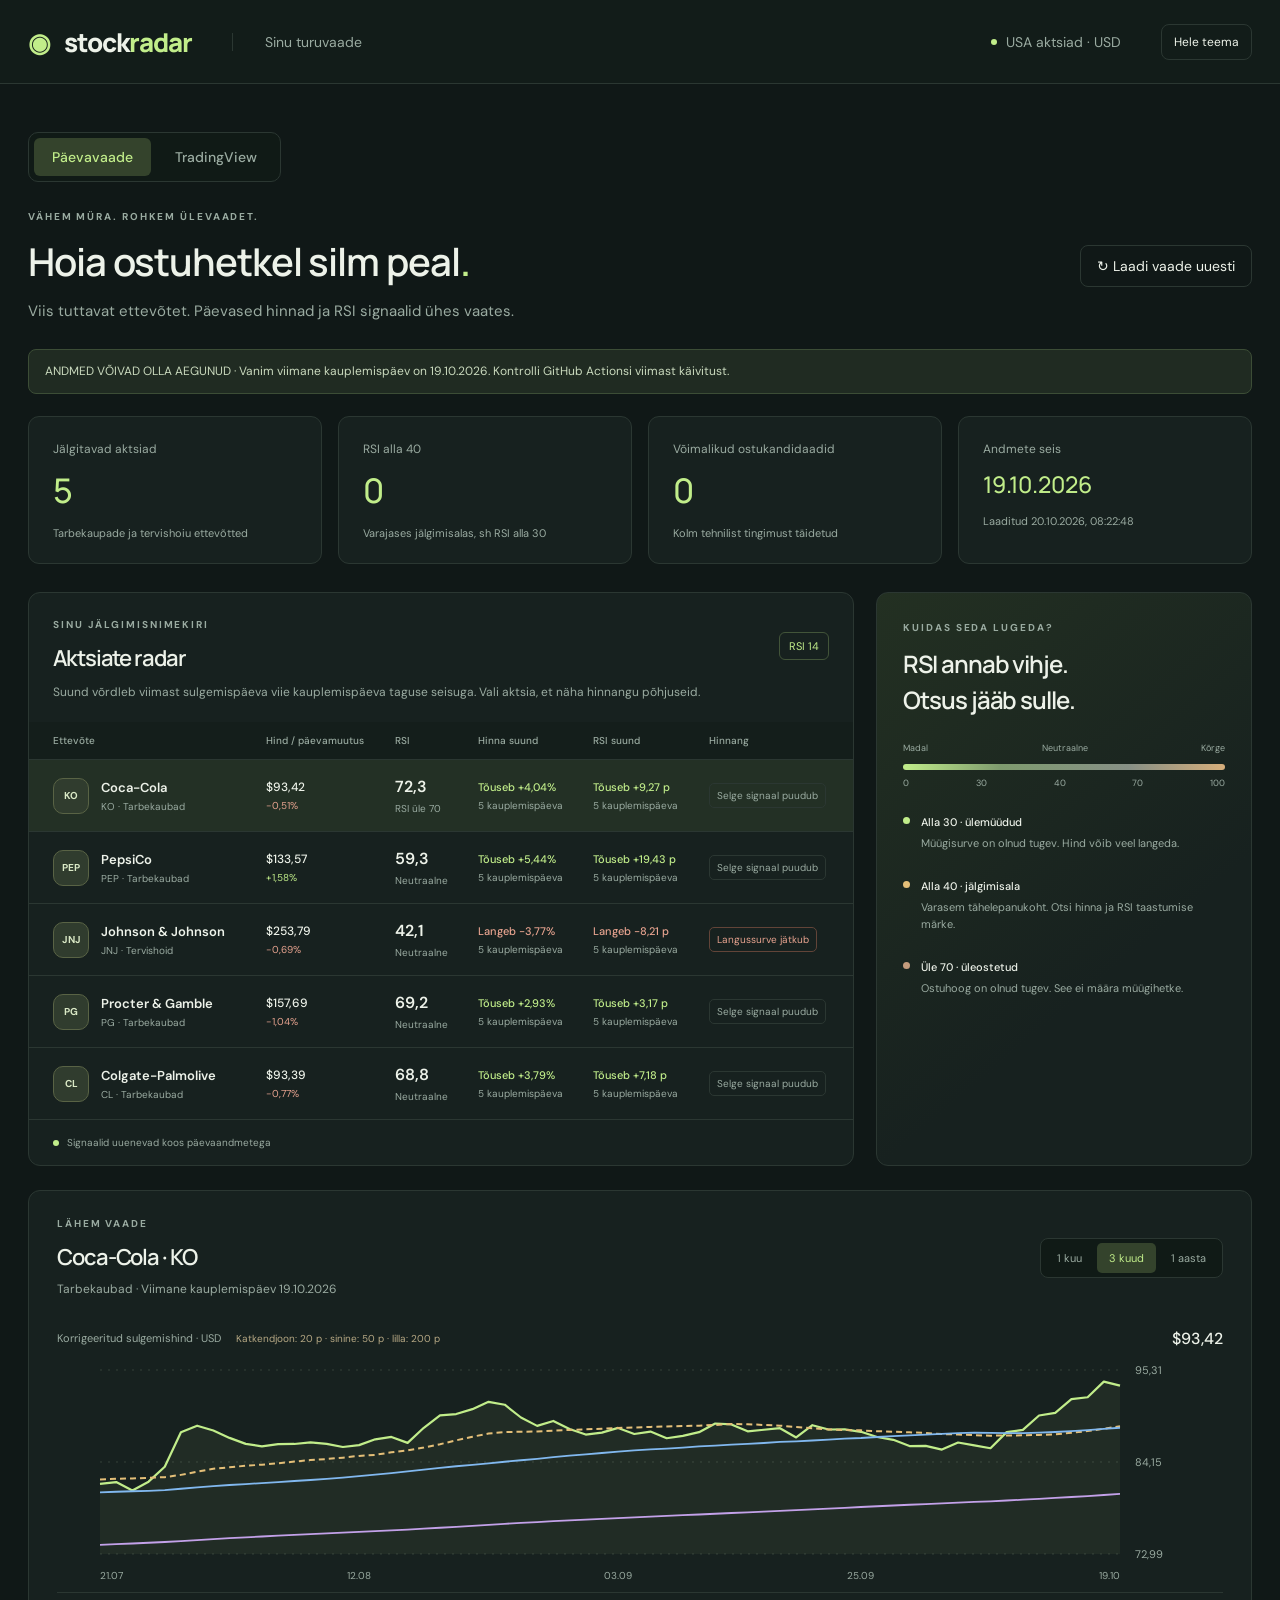
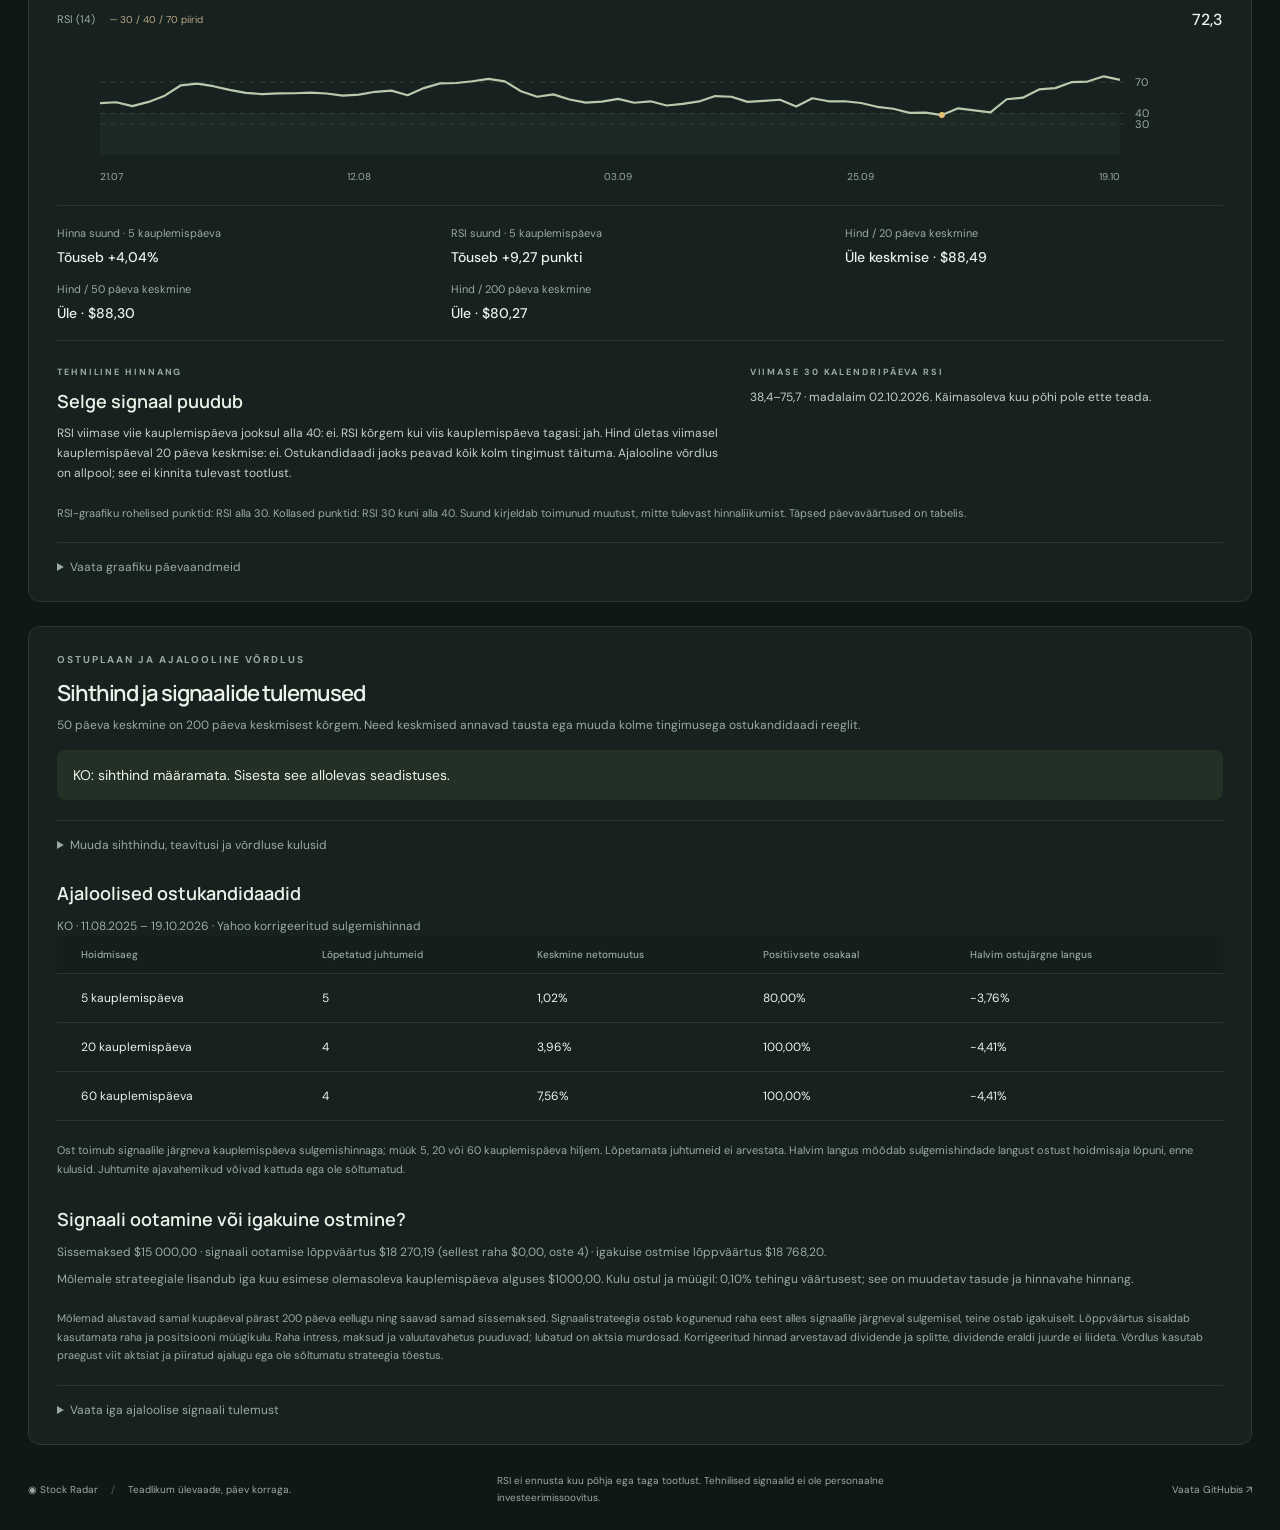
==== index.html @ 3d247333 "täiendused" ====
<!doctype html>
<html lang="et">
<head>
  <meta charset="utf-8">
  <meta name="viewport" content="width=device-width, initial-scale=1">
  <meta name="theme-color" content="#101817">
  <meta name="description" content="Viie aktsia hinnad, RSI ja selgitatud tehnilised signaalid.">
  <title>Stock Radar · RSI jälgija</title>
  <script>
    // Apply the saved choice before painting to avoid a flash of the other theme.
    try {
      if (localStorage.getItem("stock-radar-theme") === "light") {
        document.documentElement.dataset.theme = "light";
        document.querySelector('meta[name="theme-color"]').content = "#f7f9f5";
      }
    } catch {
      // The theme still works when browser storage is unavailable.
    }
  </script>
  <link rel="stylesheet" href="styles.css">
  <script src="analysis.js" defer></script>
  <script src="research.js" defer></script>
  <script src="app.js" defer></script>
</head>
<body>
  <header class="topbar">
    <a class="brand" href="./"><span class="brand-icon" aria-hidden="true">◉</span> stock<span>radar</span></a>
    <span class="header-label">Sinu turuvaade</span>
    <span class="market-label"><span class="dot"></span> USA aktsiad · USD</span>
    <button id="theme-toggle" class="secondary theme-toggle" type="button" aria-label="Hele teema" aria-pressed="false">Hele teema</button>
  </header>
  <main>
    <nav class="view-tabs" aria-label="Vaate valik">
      <a href="./" aria-current="page">Päevavaade</a>
      <a href="tradingview.html">TradingView</a>
    </nav>
    <div class="page-heading">
      <div><p class="eyebrow">VÄHEM MÜRA. ROHKEM ÜLEVAADET.</p><h1>Hoia ostuhetkel silm peal<span>.</span></h1>
      <p class="intro">Viis tuttavat ettevõtet. Päevased hinnad ja RSI signaalid ühes vaates.</p></div>
      <button id="refresh" class="secondary" type="button">↻ Laadi vaade uuesti</button>
    </div>
    <div id="notice" class="notice" role="status">Laadin andmeid…</div>
    <section class="metrics" aria-label="Turu ülevaade">
      <article><span>Jälgitavad aktsiad</span><strong id="stock-count">—</strong><small>Tarbekaupade ja tervishoiu ettevõtted</small></article>
      <article><span>RSI alla 40</span><strong id="low-count">—</strong><small>Varajases jälgimisalas, sh RSI alla 30</small></article>
      <article><span>Võimalikud ostukandidaadid</span><strong id="recovery-count">—</strong><small>Kolm tehnilist tingimust täidetud</small></article>
      <article><span>Andmete seis</span><strong id="data-date" class="date-value">—</strong><small id="updated-at">Päevased sulgemisandmed</small></article>
    </section>
    <div class="workspace">
      <section class="panel watchlist">
        <div class="panel-heading"><div><p class="eyebrow">SINU JÄLGIMISNIMEKIRI</p><h2>Aktsiate radar</h2></div><span class="pill">RSI 14</span></div>
        <p class="section-caption">Suund võrdleb viimast sulgemispäeva viie kauplemispäeva taguse seisuga. Vali aktsia, et näha hinnangu põhjuseid.</p>
        <div class="table-scroll"><table>
          <thead><tr><th>Ettevõte</th><th>Hind / päevamuutus</th><th>RSI</th><th>Hinna suund</th><th>RSI suund</th><th>Hinnang</th></tr></thead>
          <tbody id="stock-list"></tbody>
        </table></div>
        <div class="table-footer"><span class="dot"></span> Signaalid uuenevad koos päevaandmetega</div>
      </section>
      <aside class="panel insight">
        <p class="eyebrow">KUIDAS SEDA LUGEDA?</p><h2>RSI annab vihje.<br>Otsus jääb sulle.</h2>
        <div class="rsi-scale"><span>Madal</span><span>Neutraalne</span><span>Kõrge</span></div>
        <div class="scale-bar"></div><div class="scale-ticks"><span>0</span><span>30</span><span>40</span><span>70</span><span>100</span></div>
        <div class="legend-row"><i class="legend-dot green"></i><div><strong>Alla 30 · ülemüüdud</strong><p>Müügisurve on olnud tugev. Hind võib veel langeda.</p></div></div>
        <div class="legend-row"><i class="legend-dot amber"></i><div><strong>Alla 40 · jälgimisala</strong><p>Varasem tähelepanukoht. Otsi hinna ja RSI taastumise märke.</p></div></div>
        <div class="legend-row"><i class="legend-dot muted"></i><div><strong>Üle 70 · üleostetud</strong><p>Ostuhoog on olnud tugev. See ei määra müügihetke.</p></div></div>
      </aside>
    </div>
    <section id="detail" class="panel detail" aria-label="Valitud aktsia detailid">
      <div class="detail-heading"><div><p class="eyebrow">LÄHEM VAADE</p><h2 id="detail-title">Vali aktsia</h2><p id="detail-subtitle" class="section-caption"></p></div>
        <div id="ranges" class="range-controls" role="group" aria-label="Graafiku ajavahemik">
          <button data-days="30" aria-pressed="false">1 kuu</button><button data-days="90" aria-pressed="true" class="active">3 kuud</button><button data-days="365" aria-pressed="false">1 aasta</button>
        </div>
      </div>
      <div class="chart-label"><span>Korrigeeritud sulgemishind · USD <span class="chart-key">Katkendjoon: 20 p · sinine: 50 p · lilla: 200 p</span></span><strong id="detail-price">—</strong></div>
      <div id="price-chart" class="chart"></div>
      <div class="chart-label rsi-label"><span>RSI (14) <span class="chart-key">─ 30 / 40 / 70 piirid</span></span><strong id="detail-rsi">—</strong></div>
      <div id="rsi-chart" class="chart rsi-chart"></div>
      <div class="trend-summary">
        <div><span>Hinna suund · 5 kauplemispäeva</span><strong id="price-trend">—</strong></div>
        <div><span>RSI suund · 5 kauplemispäeva</span><strong id="rsi-trend">—</strong></div>
        <div><span>Hind / 20 päeva keskmine</span><strong id="average-position">—</strong></div>
        <div><span>Hind / 50 päeva keskmine</span><strong id="average-50">—</strong></div>
        <div><span>Hind / 200 päeva keskmine</span><strong id="average-200">—</strong></div>
      </div>
      <div class="detail-bottom"><div><span class="eyebrow">TEHNILINE HINNANG</span><h3 id="assessment-title">—</h3><p id="signal-description">—</p></div><div><span class="eyebrow">VIIMASE 30 KALENDRIPÄEVA RSI</span><p id="rsi-range">—</p></div></div>
      <p class="chart-note">RSI-graafiku rohelised punktid: RSI alla 30. Kollased punktid: RSI 30 kuni alla 40. Suund kirjeldab toimunud muutust, mitte tulevast hinnaliikumist. Täpsed päevaväärtused on tabelis.</p>
      <details><summary>Vaata graafiku päevaandmeid</summary><div class="history-scroll"><table><thead><tr><th>Kuupäev</th><th>Hind USD</th><th>RSI</th><th>Signaal</th></tr></thead><tbody id="history-list"></tbody></table></div></details>
    </section>

    <section class="panel research-panel" aria-labelledby="research-heading">
      <p class="eyebrow">OSTUPLAAN JA AJALOOLINE VÕRDLUS</p>
      <h2 id="research-heading">Sihthind ja signaalide tulemused</h2>
      <p id="long-trend" class="section-caption"></p>
      <p id="target-status" class="target-status" role="status">Laadin sihthinda…</p>
      <details>
        <summary>Muuda sihthindu, teavitusi ja võrdluse kulusid</summary>
        <form id="research-form">
          <p class="section-caption">Sihthind on sinu valitud maksimaalne ostuhind USD-des. Kontrollime päeva sulgemishinda, mitte päevasisest puudutust. Tühi väli lülitab sihthinna välja.</p>
          <div class="settings-grid">
            <label>Coca-Cola (KO)<input id="target-KO" type="number" min="0.0001" step="any" placeholder="Määramata"></label>
            <label>PepsiCo (PEP)<input id="target-PEP" type="number" min="0.0001" step="any" placeholder="Määramata"></label>
            <label>Johnson &amp; Johnson (JNJ)<input id="target-JNJ" type="number" min="0.0001" step="any" placeholder="Määramata"></label>
            <label>Procter &amp; Gamble (PG)<input id="target-PG" type="number" min="0.0001" step="any" placeholder="Määramata"></label>
            <label>Colgate-Palmolive (CL)<input id="target-CL" type="number" min="0.0001" step="any" placeholder="Määramata"></label>
          </div>
          <fieldset class="alert-options"><legend>GitHubi teavitused uue sündmuse korral</legend>
            <label><input id="event-watch" type="checkbox"> RSI langeb alla 40</label>
            <label><input id="event-candidate" type="checkbox"> Võimalik ostukandidaat</label>
            <label><input id="event-target" type="checkbox"> Sihthind saavutatud</label>
            <label><input id="event-oversold" type="checkbox"> RSI langeb alla 30</label>
            <label><input id="event-recovery" type="checkbox"> RSI taastub vähemalt 30 peale</label>
            <label><input id="event-health" type="checkbox"> Andmed vananevad või avaldamine ebaõnnestub</label>
          </fieldset>
          <div class="settings-grid">
            <label>Kulu tehingu kohta, baaspunkti (10 = 0,10%)<input id="backtest-fee" type="number" min="0" max="500" step="any" value="10" required></label>
            <label>Võrdluse igakuine sissemakse, USD<input id="backtest-monthly" type="number" min="0.01" max="1000000" step="any" value="1000" required></label>
          </div>
          <div class="settings-actions"><button id="settings-save" class="secondary" type="submit" disabled>Rakenda selles brauseris</button><button id="settings-export" class="secondary" type="button" disabled>Laadi settings.json alla</button></div>
          <p class="section-caption">Brauseri valikud ei muuda automaatikat. Teavituste muutmiseks asenda repos allalaaditud settings.json, tee commit ja push. GitHubis luba Watch → Custom → Issues ning meilisätted. Sellel lehel ei saadeta maaklerile ordereid.</p>
          <p id="settings-status" class="section-caption" role="status">Laadin avaldatud seadistust…</p>
        </form>
      </details>
      <h3>Ajaloolised ostukandidaadid</h3>
      <p id="backtest-period" class="section-caption">Laadin võrdlust…</p>
      <div class="table-scroll"><table><thead><tr><th>Hoidmisaeg</th><th>Lõpetatud juhtumeid</th><th>Keskmine netomuutus</th><th>Positiivsete osakaal</th><th>Halvim ostujärgne langus</th></tr></thead><tbody id="backtest-results"></tbody></table></div>
      <p class="chart-note">Ost toimub signaalile järgneva kauplemispäeva sulgemishinnaga; müük 5, 20 või 60 kauplemispäeva hiljem. Lõpetamata juhtumeid ei arvestata. Halvim langus mõõdab sulgemishindade langust ostust hoidmisaja lõpuni, enne kulusid. Juhtumite ajavahemikud võivad kattuda ega ole sõltumatud.</p>
      <h3>Signaali ootamine või igakuine ostmine?</h3>
      <p id="backtest-comparison" class="section-caption"></p>
      <p id="backtest-cost" class="section-caption"></p>
      <p class="chart-note">Mõlemad alustavad samal kuupäeval pärast 200 päeva eellugu ning saavad samad sissemaksed. Signaalistrateegia ostab kogunenud raha eest alles signaalile järgneval sulgemisel, teine ostab igakuiselt. Lõppväärtus sisaldab kasutamata raha ja positsiooni müügikulu. Raha intress, maksud ja valuutavahetus puuduvad; lubatud on aktsia murdosad. Korrigeeritud hinnad arvestavad dividende ja splitte, dividende eraldi juurde ei liideta. Võrdlus kasutab praegust viit aktsiat ja piiratud ajalugu ega ole sõltumatu strateegia tõestus.</p>
      <details><summary>Vaata iga ajaloolise signaali tulemust</summary><div class="history-scroll"><table><thead><tr><th>Signaal</th><th>Ost</th><th>Hoidmispäevi</th><th>Müük</th><th>Netomuutus</th><th>Halvim langus</th></tr></thead><tbody id="backtest-trades"></tbody></table></div></details>
    </section>
    <footer><span>◉ Stock Radar <span class="footer-separator">/</span> Teadlikum ülevaade, päev korraga.</span><p>RSI ei ennusta kuu põhja ega taga tootlust. Tehnilised signaalid ei ole personaalne investeerimissoovitus.</p><a href="https://github.com/karlreispass/stock-radar" target="_blank" rel="noopener noreferrer">Vaata GitHubis ↗</a></footer>
  </main>
</body>
</html>
---- styles.css ----
@import url('https://fonts.googleapis.com/css2?family=DM+Sans:wght@400;500;600;700&family=Manrope:wght@400;500;600;700;800&display=swap');
:root{color-scheme:dark;--bg:#101817;--panel:#17211f;--line:#2b3732;--text:#edf2e9;--muted:#9aaba1;--green:#c1ed8a;--amber:#e4bf78;--topbar:#121c19;--notice-bg:#202b22;--notice-text:#c9d9bd;--notice-border:#3c4d36;--error-bg:#32221e;--error-border:#80513e;--error-text:#f6c6ae;--live-bg:#162620;--live-border:#2c5140;--pill-border:#425439;--table-bg:#141e1b;--selected-bg:#233025;--icon-border:#596345;--icon-bg:#303c2e;--icon-text:#dae9c6;--negative:#e7a38f;--low-bg:#283a26;--low-border:#46603a;--recovery-bg:#373022;--recovery-border:#675438;--high-border:#624438;--insight-bg:#233022;--scale-green:#7e9b6e;--scale-neutral:#879086;--scale-amber:#d6ae7b;--legend-high:#c49c7d;--controls-bg:#101a16;--active-bg:#34432c;--chart-key:#b6a884;--detail-text:#c2d0c4;--separator:#526252;--chart-grid:#344139;--rsi-line:#b8c9ac}
:root[data-theme="light"]{color-scheme:light;--bg:#f7f9f5;--panel:#ffffff;--line:#dce4d7;--text:#202d24;--muted:#596b5e;--green:#3f721e;--amber:#8a5d0b;--topbar:#ffffff;--notice-bg:#f0f6e9;--notice-text:#405735;--notice-border:#c9d9bd;--error-bg:#fff0eb;--error-border:#e0b7a9;--error-text:#963c26;--live-bg:#edf7f0;--live-border:#b5d7c1;--pill-border:#b9cfad;--table-bg:#f5f7f4;--selected-bg:#edf5e6;--icon-border:#c0d2b3;--icon-bg:#eaf2e2;--icon-text:#3d612a;--negative:#b2442c;--low-bg:#eaf5e3;--low-border:#b7d4a4;--recovery-bg:#fff5df;--recovery-border:#e0c78e;--high-border:#dfb6aa;--insight-bg:#eff6e8;--scale-green:#739c5a;--scale-neutral:#99a694;--scale-amber:#b68a47;--legend-high:#a16b42;--controls-bg:#f2f5ef;--active-bg:#e0edd5;--chart-key:#826b35;--detail-text:#405746;--separator:#c4cfc0;--chart-grid:#d4dfce;--rsi-line:#527b3e}
*{box-sizing:border-box}body{margin:0;background:var(--bg);color:var(--text);font:14px 'DM Sans',sans-serif}button,a{-webkit-tap-highlight-color:transparent}button{font:inherit;cursor:pointer}a{color:inherit}button:focus-visible,a:focus-visible,summary:focus-visible{outline:2px solid var(--green);outline-offset:5px}
.topbar{height:84px;border-bottom:1px solid var(--line);display:flex;align-items:center;gap:40px;padding:0 max(28px,calc((100vw - 1400px)/2));background:var(--topbar)}.brand{font:800 26px Manrope,sans-serif;text-decoration:none;letter-spacing:-1px}.brand>span:last-child{color:var(--green)}.brand-icon{color:var(--green);margin-right:10px}.header-label{border-left:1px solid var(--line);padding-left:32px;color:var(--muted)}.market-label{margin-left:auto;color:var(--muted);display:flex;align-items:center;gap:9px}.dot{display:inline-block;width:6px;height:6px;border-radius:50%;background:var(--green);flex-shrink:0}
main{max-width:1456px;padding:48px 28px 24px;margin:auto}.page-heading{display:flex;justify-content:space-between;align-items:center;gap:20px;margin-bottom:28px}.eyebrow{font-size:10px;letter-spacing:1.9px;font-weight:700;color:var(--muted);margin:0 0 12px}h1,h2{font-family:Manrope,sans-serif;letter-spacing:-1.1px;margin:0}h1{font-size:clamp(27px,3vw,40px);font-weight:600}h1>span{color:var(--green)}h2{font-size:22px;font-weight:600}.intro{color:var(--muted);font-size:15px;margin:13px 0 0}.secondary{border:1px solid var(--line);color:var(--text);background:transparent;padding:11px 16px;border-radius:8px;white-space:nowrap}.secondary:hover{background:var(--panel)}.secondary:disabled{opacity:.5;cursor:wait}
.notice{background:var(--notice-bg);color:var(--notice-text);border:1px solid var(--notice-border);padding:12px 16px;border-radius:8px;font-size:12px;margin-bottom:22px;line-height:1.6}.notice.error{background:var(--error-bg);border-color:var(--error-border);color:var(--error-text)}.notice.live{background:var(--live-bg);border-color:var(--live-border)}
.metrics{display:grid;grid-template-columns:repeat(4,1fr);gap:16px;margin-bottom:28px}.metrics article{border:1px solid var(--line);border-radius:11px;background:var(--panel);padding:22px 24px}.metrics article>span{color:var(--muted);font-size:12px}.metrics strong{display:block;font:500 34px Manrope,sans-serif;margin:10px 0;color:var(--green)}.metrics small{color:var(--muted);font-size:11px}.metrics .date-value{font-size:23px;line-height:46px;margin:4px 0}
.workspace{display:grid;grid-template-columns:minmax(0,2.2fr) minmax(260px,1fr);gap:22px;margin-bottom:24px}.panel{border:1px solid var(--line);border-radius:12px;background:var(--panel)}.panel-heading{display:flex;justify-content:space-between;align-items:center;padding:25px 24px 0}.pill{font-size:11px;color:var(--green);border:1px solid var(--pill-border);border-radius:6px;padding:6px 9px}.section-caption{color:var(--muted);font-size:12px;line-height:1.6;margin:8px 0 0}.watchlist>.section-caption{margin:10px 24px 20px}.table-scroll{overflow-x:auto}table{width:100%;border-collapse:collapse;text-align:left;white-space:nowrap}th{font-size:10px;font-weight:500;color:var(--muted);padding:12px 14px;border-bottom:1px solid var(--line);background:var(--table-bg)}td{padding:16px 14px;border-bottom:1px solid var(--line);font-size:12px;font-variant-numeric:tabular-nums}th:first-child,td:first-child{padding-left:24px}th:last-child,td:last-child{padding-right:24px}.stock-row.selected{background:var(--selected-bg)}.ticker-button{background:none;border:0;padding:0;color:inherit;display:flex;align-items:center;text-align:left;gap:12px;min-width:180px}.company-icon{width:36px;height:36px;display:grid;place-items:center;border-radius:10px;font-size:10px;font-weight:700;border:1px solid var(--icon-border);background:var(--icon-bg);color:var(--icon-text)}.ticker-button strong{font-size:13px;font-weight:600}.ticker-button small{display:block;color:var(--muted);font-size:10px;margin-top:4px}.price-cell strong{display:block;font-weight:500}.price-cell small{display:block;margin-top:4px;font-size:10px}.positive{color:var(--green)}.negative{color:var(--negative)}.rsi-number{font-size:16px;font-weight:600}.badge{display:inline-block;white-space:nowrap;padding:5px 7px;border:1px solid var(--line);border-radius:5px;color:var(--muted);font-size:10px}.badge.low{color:var(--green);background:var(--low-bg);border-color:var(--low-border)}.badge.recovery{color:var(--amber);background:var(--recovery-bg);border-color:var(--recovery-border)}.badge.high{color:var(--negative);border-color:var(--high-border)}.table-footer{padding:16px 24px;color:var(--muted);font-size:10px;display:flex;align-items:center;gap:8px}
.insight{padding:28px 26px;background:linear-gradient(140deg,var(--insight-bg),var(--panel) 65%)}.insight h2{font-size:24px;line-height:1.5}.rsi-scale{display:flex;justify-content:space-between;font-size:9px;color:var(--muted);margin-top:24px}.scale-bar{height:6px;border-radius:3px;margin-top:10px;background:linear-gradient(90deg,var(--green),var(--scale-green) 30%,var(--scale-neutral) 70%,var(--scale-amber))}.scale-ticks{display:flex;justify-content:space-between;font-size:9px;color:var(--muted);margin-top:7px}.legend-row{display:flex;gap:11px;margin-top:23px}.legend-dot{width:7px;height:7px;border-radius:50%;margin-top:5px;flex-shrink:0}.green{background:var(--green)}.amber{background:var(--amber)}.muted{background:var(--legend-high)}.legend-row strong{font-size:11px;font-weight:500}.legend-row p{color:var(--muted);font-size:11px;line-height:1.6;margin:5px 0 0}
.detail{padding:26px 28px}.detail-heading{display:flex;justify-content:space-between;align-items:center;gap:20px}.range-controls{display:flex;padding:4px;gap:3px;background:var(--controls-bg);border:1px solid var(--line);border-radius:8px}.range-controls button{border:0;border-radius:5px;padding:8px 12px;background:transparent;color:var(--muted);font-size:11px}.range-controls button.active{background:var(--active-bg);color:var(--green)}.chart-label{display:flex;justify-content:space-between;align-items:center;color:var(--muted);font-size:11px;margin:28px 0 5px}.chart-label strong{font-size:16px;font-weight:500;color:var(--text)}.chart{height:230px;width:100%}.chart svg{display:block;width:100%;height:100%;overflow:visible}.rsi-chart{height:150px}.rsi-label{padding-top:16px;border-top:1px solid var(--line);margin-top:8px}.chart-key{color:var(--chart-key);font-size:10px;margin-left:12px}.detail-bottom{display:grid;grid-template-columns:1.4fr 1fr;gap:30px;border-top:1px solid var(--line);padding-top:20px;margin-top:18px}.detail-bottom .eyebrow{font-size:9px}.detail-bottom p{color:var(--detail-text);font-size:12px;line-height:1.7;margin:8px 0 0}.chart-note{font-size:11px;color:var(--muted);line-height:1.7;margin-top:20px}details{border-top:1px solid var(--line);margin-top:20px;padding-top:16px}summary{font-size:12px;color:var(--muted);cursor:pointer}.history-scroll{overflow:auto;max-height:280px;margin-top:16px}.history-scroll th{position:sticky;top:0}.history-scroll td{padding:10px 14px}
footer{display:flex;align-items:center;justify-content:space-between;gap:24px;color:var(--muted);font-size:10px;padding:27px 0 0}footer>span{white-space:nowrap}footer p{max-width:470px;line-height:1.7;margin:0}footer a{white-space:nowrap;text-decoration:none}.footer-separator{margin:0 10px;color:var(--separator)}
@media(min-width:1300px){td{padding-top:19px;padding-bottom:19px}}
@media(max-width:1050px){.workspace{grid-template-columns:1fr}.insight{display:none}.metrics article{padding:18px}.metrics small{line-height:1.6;display:block}.header-label{display:none}footer{flex-wrap:wrap}}
@media(max-width:650px){.topbar{height:68px;padding:0 18px}.brand{font-size:22px}.market-label{font-size:10px}main{padding:30px 16px 20px}.page-heading{align-items:flex-start;flex-direction:column}.intro{line-height:1.7}.metrics{grid-template-columns:1fr 1fr;gap:10px}.metrics article{padding:16px}.metrics strong{font-size:28px}.metrics .date-value{font-size:19px;line-height:38px}.panel-heading{padding:21px 18px 0}.detail{padding:22px 16px}.detail-heading{align-items:flex-start;flex-direction:column}.range-controls{align-self:stretch}.range-controls button{flex:1}.detail-bottom{grid-template-columns:1fr;gap:18px}h2{font-size:20px}.chart{height:190px}.rsi-chart{height:140px}.chart-key{display:none}.eyebrow{font-size:9px}footer{gap:15px}.table-footer{font-size:9px}}

.theme-toggle{font-size:12px;padding:9px 12px}
@media(max-width:650px){.topbar{gap:12px;flex-wrap:wrap;height:auto;min-height:68px;padding-top:12px;padding-bottom:12px}.market-label{font-size:9px}.theme-toggle{margin-left:auto}}

.badge.watch{color:var(--amber);background:var(--recovery-bg);border-color:var(--recovery-border)}
.trend-cell strong{display:block;font-size:11px;font-weight:500}.trend-cell small,.rsi-status{display:block;font-size:10px;font-weight:400;color:var(--muted);margin-top:5px}
.trend-summary{display:grid;grid-template-columns:repeat(3,minmax(0,1fr));gap:16px;border-top:1px solid var(--line);padding-top:20px;margin-top:20px}
.trend-summary span{display:block;color:var(--muted);font-size:11px}.trend-summary strong{display:block;margin-top:8px;font-size:14px;font-weight:500}
#assessment-title{font:600 18px Manrope,sans-serif;margin:10px 0}
@media(max-width:650px){.trend-summary{grid-template-columns:1fr}}

.view-tabs{display:flex;gap:6px;width:fit-content;padding:5px;margin-bottom:28px;background:var(--controls-bg);border:1px solid var(--line);border-radius:10px}
.view-tabs a{padding:10px 18px;border-radius:6px;text-decoration:none;color:var(--muted);font-weight:500}
.view-tabs a:hover{color:var(--text)}.view-tabs a[aria-current="page"]{background:var(--active-bg);color:var(--green)}
.widget-toolbar{display:flex;align-items:center;justify-content:space-between;gap:16px;margin:24px 0 14px;color:var(--muted);font-size:12px}
.tradingview-chart{height:660px;min-width:0}.tradingview-widget-container{height:100%;width:100%}
.tradingview-widget-container__widget{height:calc(100% - 32px);width:100%}
.tradingview-widget-copyright{height:32px;display:flex;align-items:center;justify-content:center;gap:4px;font-size:12px;color:var(--muted)}
.tradingview-widget-copyright a{color:var(--green)}
.snapshot-heading{border-top:1px solid var(--line);padding-top:24px;margin-top:24px}
.snapshot-values{display:grid;grid-template-columns:1fr 1fr;gap:16px;margin-top:22px}
.snapshot-values span{display:block;color:var(--muted);font-size:11px}
.snapshot-values strong{display:block;font-size:22px;font-weight:500;margin-top:8px}
@media(max-width:650px){.tradingview-chart{height:560px}.widget-toolbar{align-items:flex-start;flex-direction:column}.view-tabs{margin-bottom:24px}}

:root{--trend50:#81b8ef;--trend200:#c3a1e9}
:root[data-theme="light"]{--trend50:#2469a9;--trend200:#8750af}
.research-panel{padding:26px 28px;margin-top:24px}.research-panel h3{font:600 18px Manrope,sans-serif;margin:28px 0 12px}
.target-status{padding:14px 16px;background:var(--selected-bg);border-radius:8px;line-height:1.6;color:var(--text)}
.settings-grid{display:grid;grid-template-columns:repeat(auto-fit,minmax(170px,1fr));gap:16px;margin:20px 0}
.settings-grid label{display:flex;flex-direction:column;gap:8px;color:var(--muted);font-size:12px;line-height:1.5}
.settings-grid input{width:100%;padding:11px 12px;font:inherit;color:var(--text);background:var(--bg);border:1px solid var(--line);border-radius:7px}
input:focus-visible{outline:2px solid var(--green);outline-offset:3px}
.alert-options{border:1px solid var(--line);border-radius:8px;padding:16px;display:grid;gap:12px;font-size:12px}
.alert-options legend{padding:0 8px;color:var(--muted)}.alert-options label{display:flex;align-items:center;gap:10px}
.alert-options input{accent-color:var(--green)}.settings-actions{display:flex;flex-wrap:wrap;gap:12px;margin:18px 0}
@media(max-width:650px){.research-panel{padding:22px 16px}}
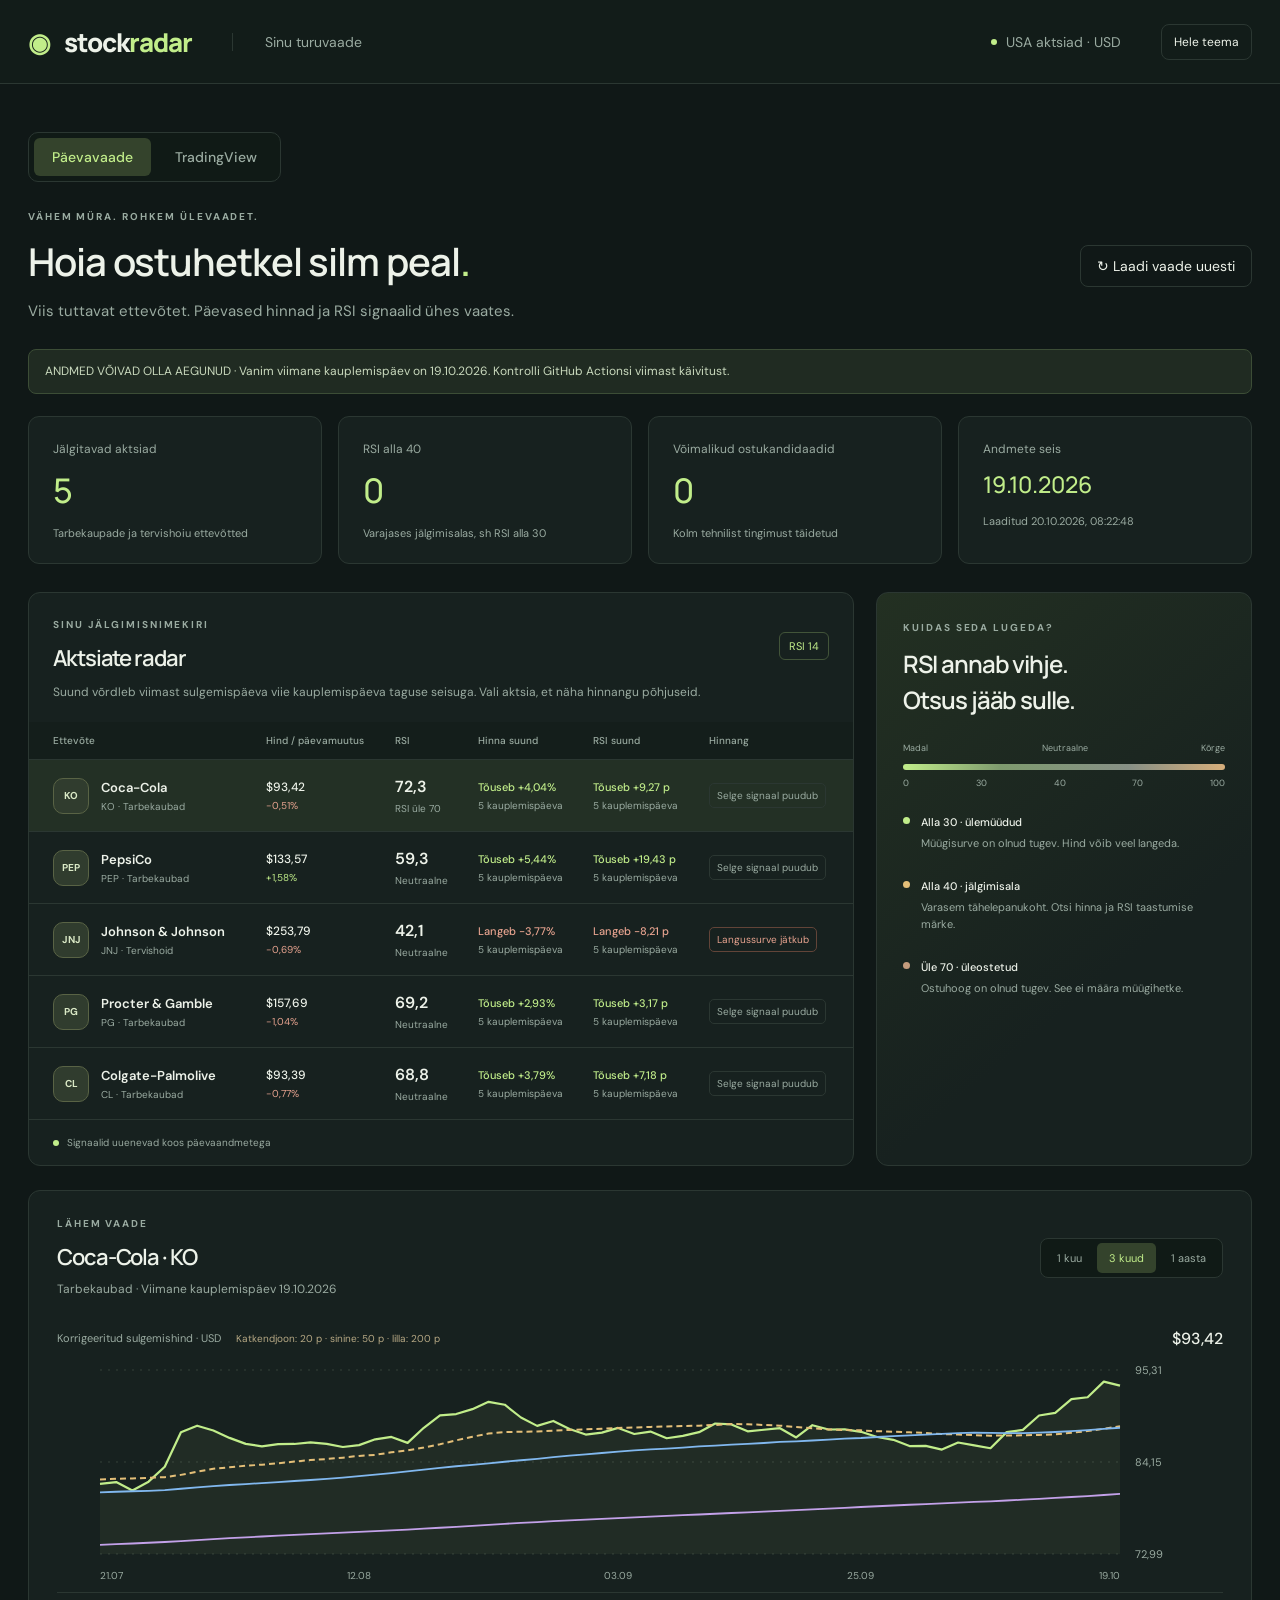
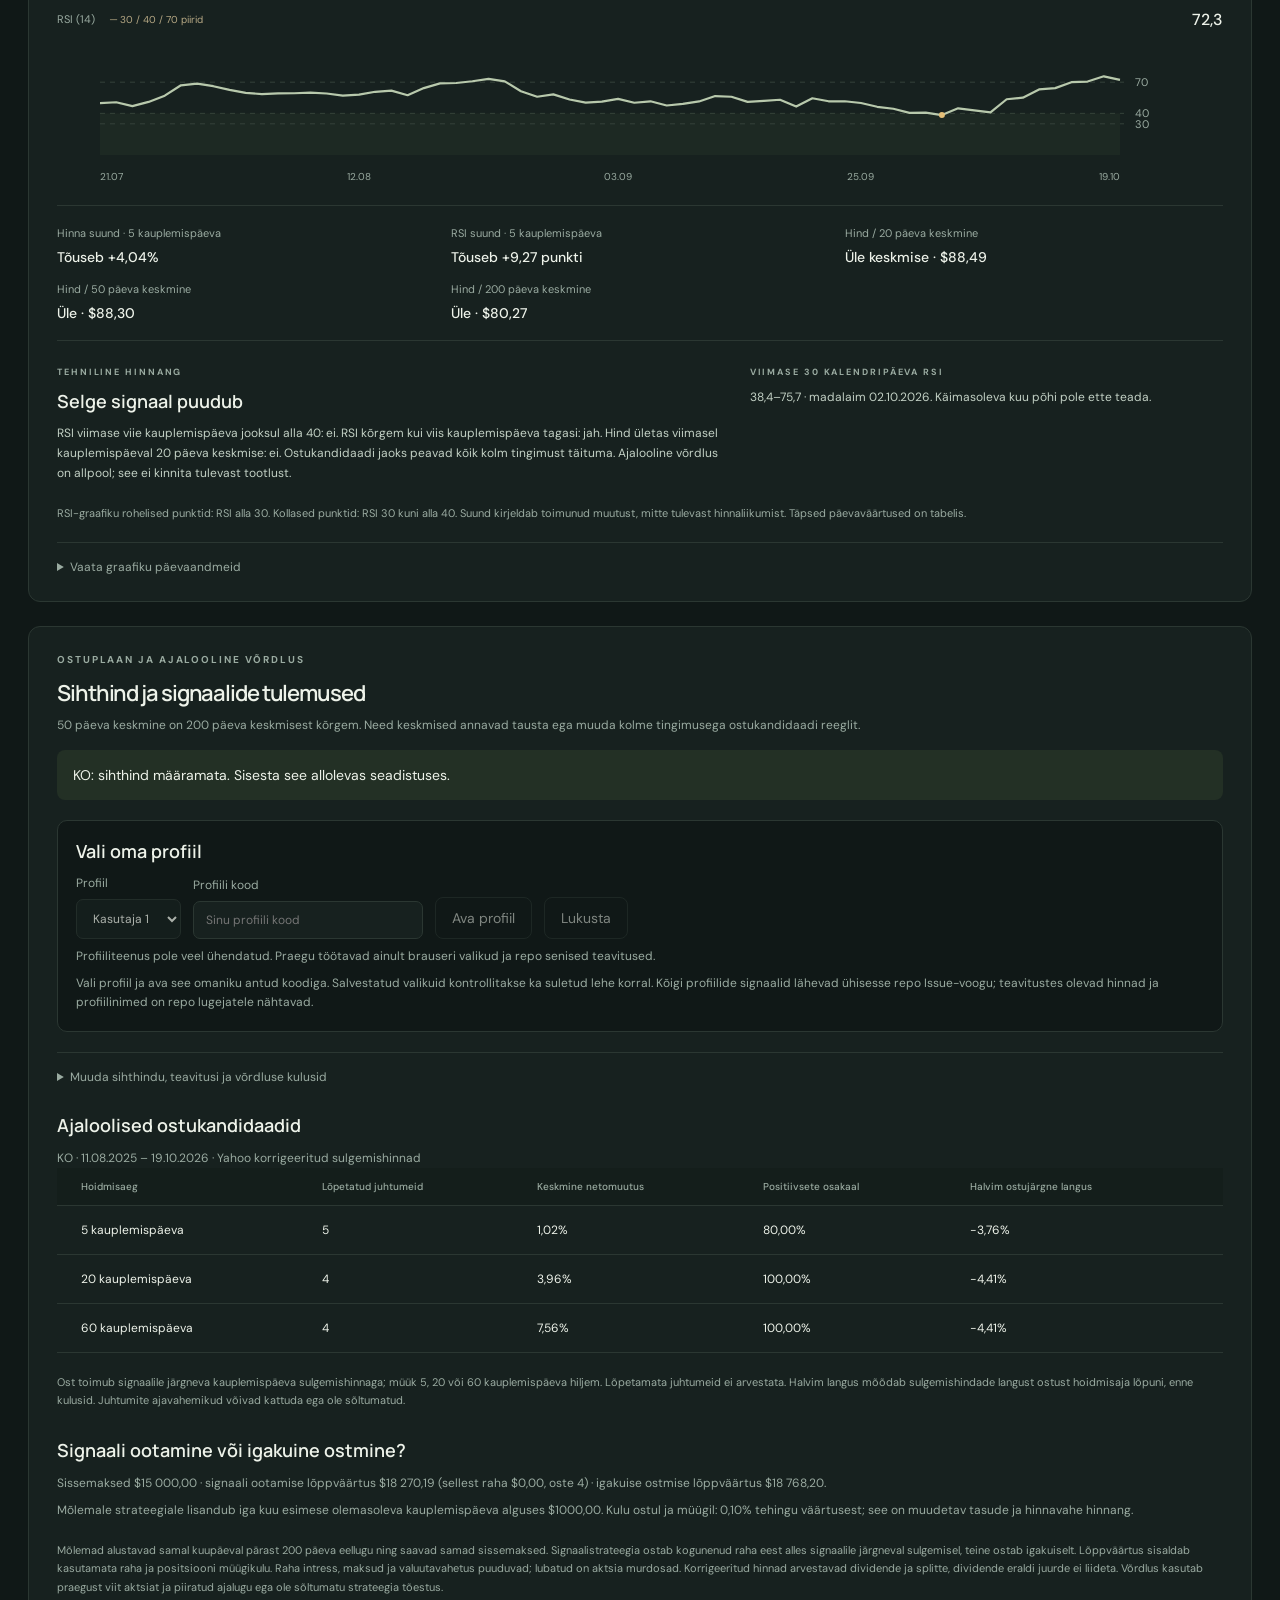
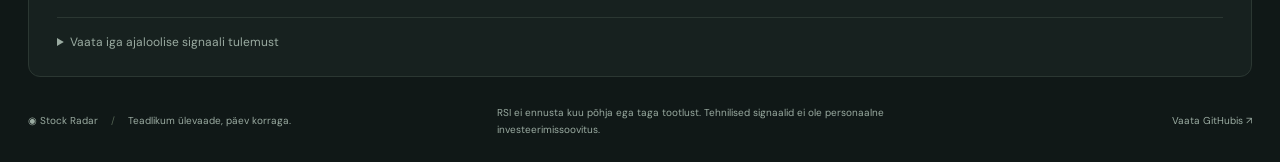
==== commit dc20af74: "Add three saved profiles with Cloudflare backend and shared alerts" ====
--- a/index.html
+++ b/index.html
@@ -20,6 +20,7 @@
   <link rel="stylesheet" href="styles.css">
   <script src="analysis.js" defer></script>
   <script src="research.js" defer></script>
+  <script src="profiles.js" defer></script>
   <script src="app.js" defer></script>
 </head>
 <body>
@@ -92,6 +93,22 @@
       <h2 id="research-heading">Sihthind ja signaalide tulemused</h2>
       <p id="long-trend" class="section-caption"></p>
       <p id="target-status" class="target-status" role="status">Laadin sihthinda…</p>
+      <div class="profile-panel" aria-labelledby="profile-heading">
+        <h3 id="profile-heading">Vali oma profiil</h3>
+        <form id="profile-form" class="profile-controls">
+          <label>Profiil<select id="profile-select" disabled>
+            <option value="user-1">Kasutaja 1</option>
+            <option value="user-2">Kasutaja 2</option>
+            <option value="user-3">Kasutaja 3</option>
+          </select></label>
+          <label>Profiili kood<input id="profile-code" type="password" minlength="12" maxlength="128" autocomplete="current-password" placeholder="Sinu profiili kood" disabled></label>
+          <button id="profile-unlock" class="secondary" type="submit" disabled>Ava profiil</button>
+          <button id="profile-lock" class="secondary" type="button" disabled>Lukusta</button>
+        </form>
+        <p id="profile-status" class="section-caption" role="status">Kontrollin profiiliteenuse ühendust…</p>
+        <p class="section-caption">Vali profiil ja ava see omaniku antud koodiga. Salvestatud valikuid kontrollitakse ka suletud lehe korral. Kõigi profiilide signaalid lähevad ühisesse repo Issue-voogu; teavitustes olevad hinnad ja profiilinimed on repo lugejatele nähtavad.</p>
+      </div>
+
       <details>
         <summary>Muuda sihthindu, teavitusi ja võrdluse kulusid</summary>
         <form id="research-form">
@@ -116,7 +133,7 @@
             <label>Võrdluse igakuine sissemakse, USD<input id="backtest-monthly" type="number" min="0.01" max="1000000" step="any" value="1000" required></label>
           </div>
           <div class="settings-actions"><button id="settings-save" class="secondary" type="submit" disabled>Rakenda selles brauseris</button><button id="settings-export" class="secondary" type="button" disabled>Laadi settings.json alla</button></div>
-          <p class="section-caption">Brauseri valikud ei muuda automaatikat. Teavituste muutmiseks asenda repos allalaaditud settings.json, tee commit ja push. GitHubis luba Watch → Custom → Issues ning meilisätted. Sellel lehel ei saadeta maaklerile ordereid.</p>
+          <p id="legacy-settings-note" class="section-caption">Brauseri valikud ei muuda automaatikat. Teavituste muutmiseks asenda repos allalaaditud settings.json, tee commit ja push. GitHubis luba Watch → Custom → Issues ning meilisätted. Sellel lehel ei saadeta maaklerile ordereid.</p>
           <p id="settings-status" class="section-caption" role="status">Laadin avaldatud seadistust…</p>
         </form>
       </details>
--- a/styles.css
+++ b/styles.css
@@ -50,3 +50,11 @@
 .alert-options legend{padding:0 8px;color:var(--muted)}.alert-options label{display:flex;align-items:center;gap:10px}
 .alert-options input{accent-color:var(--green)}.settings-actions{display:flex;flex-wrap:wrap;gap:12px;margin:18px 0}
 @media(max-width:650px){.research-panel{padding:22px 16px}}
+
+.profile-panel{border:1px solid var(--line);border-radius:10px;padding:18px;margin:20px 0;background:var(--bg)}
+.profile-panel h3{margin-top:0}.profile-controls{display:flex;align-items:flex-end;flex-wrap:wrap;gap:12px}
+.profile-controls label{display:flex;flex-direction:column;gap:8px;font-size:12px;color:var(--muted)}
+.profile-controls input,.profile-controls select{padding:10px 12px;border:1px solid var(--line);border-radius:7px;background:var(--panel);color:var(--text);font:inherit}
+.profile-controls input{max-width:100%;width:230px}select:focus-visible{outline:2px solid var(--green);outline-offset:3px}
+[hidden]{display:none!important}
+@media(max-width:650px){.profile-controls{align-items:stretch}.profile-controls label{width:100%}.profile-controls input{width:100%}}
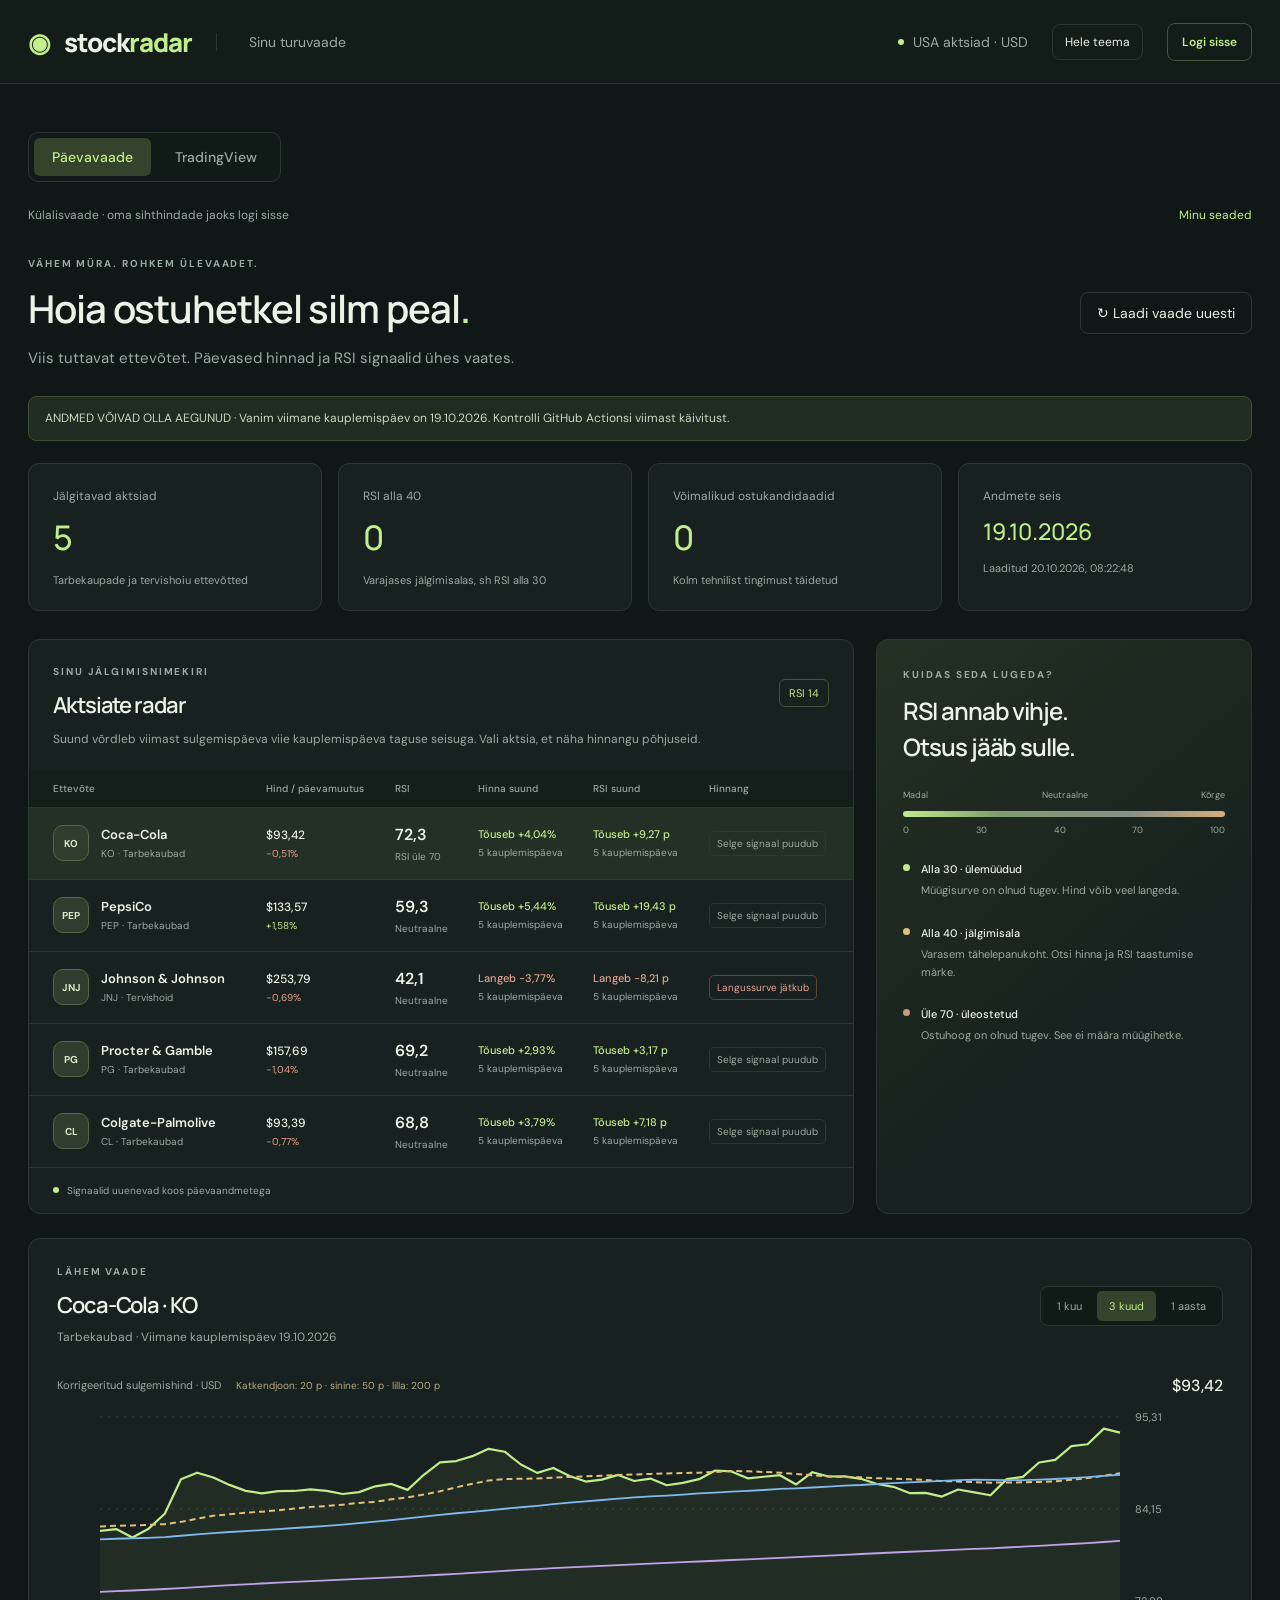
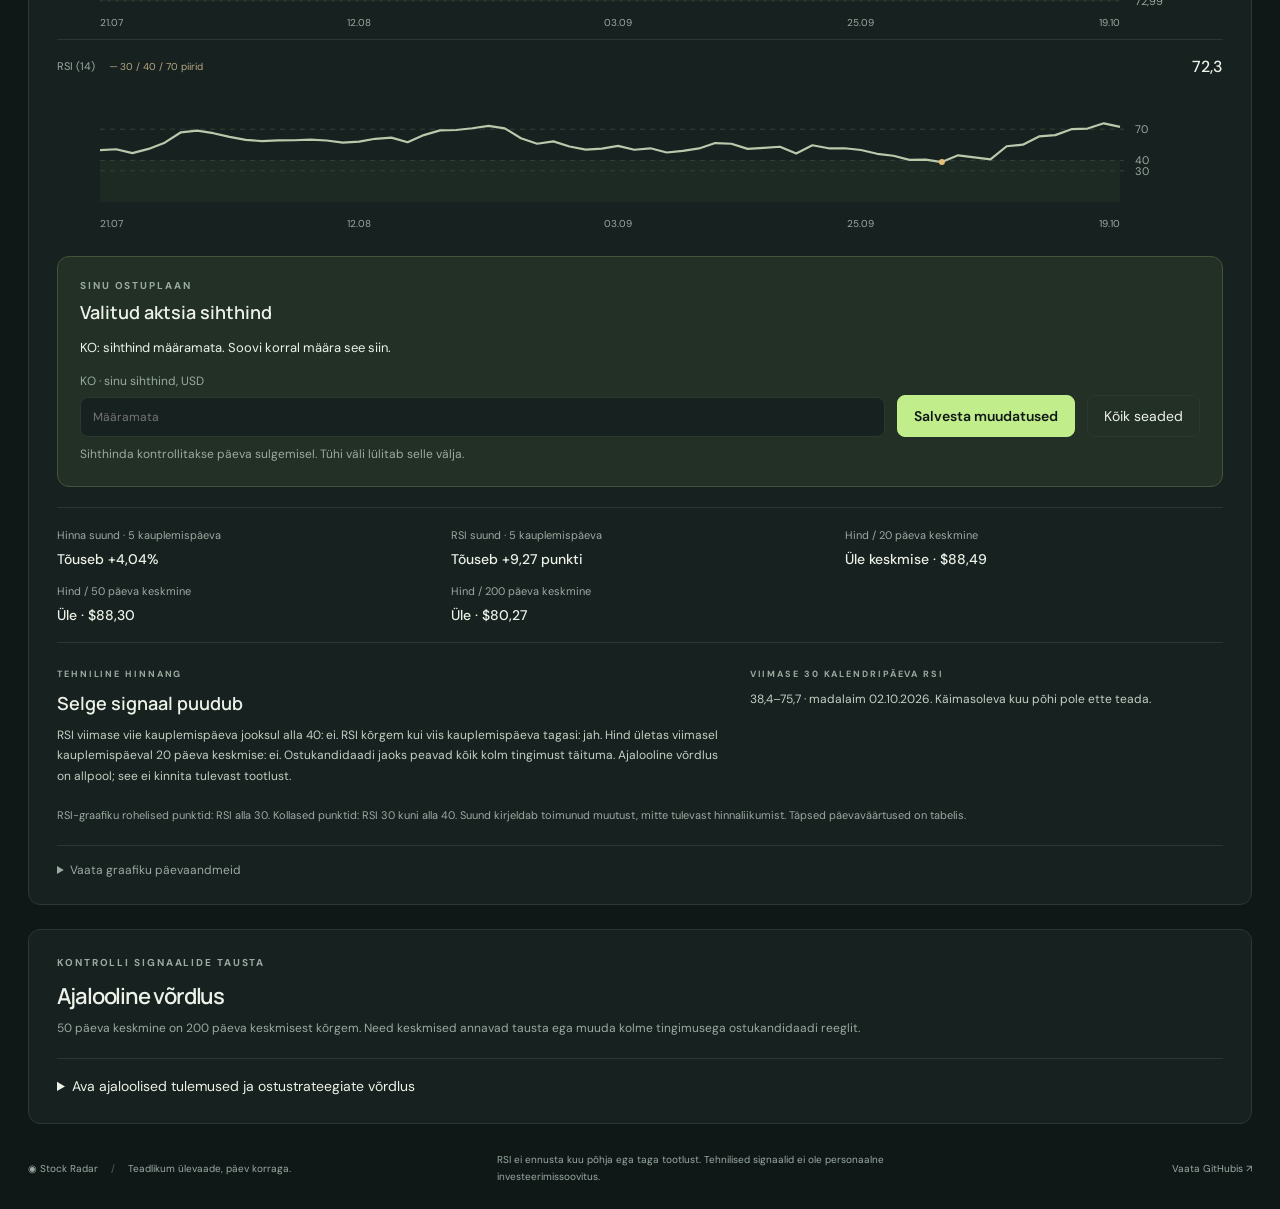
==== commit c45750b3: "ui ja ux parandused" ====
--- a/index.html
+++ b/index.html
@@ -29,12 +29,23 @@
     <span class="header-label">Sinu turuvaade</span>
     <span class="market-label"><span class="dot"></span> USA aktsiad · USD</span>
     <button id="theme-toggle" class="secondary theme-toggle" type="button" aria-label="Hele teema" aria-pressed="false">Hele teema</button>
+    <details id="account-menu" class="account-menu">
+      <summary id="account-button" aria-controls="account-actions">Logi sisse</summary>
+      <div id="account-actions" class="account-dropdown" hidden>
+        <p id="account-caption">Sinu profiil</p>
+        <button id="account-settings" type="button">Minu seaded</button>
+        <button id="profile-switch" type="button">Vaheta kasutajat</button>
+        <button id="profile-lock" type="button">Logi välja</button>
+      </div>
+    </details>
   </header>
   <main>
     <nav class="view-tabs" aria-label="Vaate valik">
       <a href="./" aria-current="page">Päevavaade</a>
       <a href="tradingview.html">TradingView</a>
     </nav>
+    <div class="profile-context"><span id="profile-context">Külalisvaade · oma sihthindade jaoks logi sisse</span><button id="open-settings" class="text-button" type="button">Logi sisse</button></div>
+    <p id="profile-notice" class="notice" role="status" hidden></p>
     <div class="page-heading">
       <div><p class="eyebrow">VÄHEM MÜRA. ROHKEM ÜLEVAADET.</p><h1>Hoia ostuhetkel silm peal<span>.</span></h1>
       <p class="intro">Viis tuttavat ettevõtet. Päevased hinnad ja RSI signaalid ühes vaates.</p></div>
@@ -76,6 +87,18 @@
       <div id="price-chart" class="chart"></div>
       <div class="chart-label rsi-label"><span>RSI (14) <span class="chart-key">─ 30 / 40 / 70 piirid</span></span><strong id="detail-rsi">—</strong></div>
       <div id="rsi-chart" class="chart rsi-chart"></div>
+      <section class="purchase-plan" aria-labelledby="purchase-heading">
+        <div><p class="eyebrow">SINU OSTUPLAAN</p><h3 id="purchase-heading">Valitud aktsia sihthind</h3></div>
+        <p id="target-status" class="target-status" role="status">Sihthinna nägemiseks logi sisse.</p>
+        <form id="quick-target-form" class="quick-target-form" hidden>
+          <label><span id="quick-target-label">Sihthind · USD</span><input id="quick-target" type="number" min="0.0001" step="any" placeholder="Määramata" disabled></label>
+          <button id="quick-target-save" class="primary" type="submit" disabled>Salvesta muudatused</button>
+          <button id="quick-settings" class="secondary" type="button">Kõik seaded</button>
+        </form>
+        <button id="target-login" class="secondary" type="button">Logi sisse ja määra sihthind</button>
+        <p id="quick-save-status" class="section-caption" role="status"></p>
+        <p class="section-caption">Sihthinda kontrollitakse päeva sulgemisel. Tühi väli lülitab selle välja.</p>
+      </section>
       <div class="trend-summary">
         <div><span>Hinna suund · 5 kauplemispäeva</span><strong id="price-trend">—</strong></div>
         <div><span>RSI suund · 5 kauplemispäeva</span><strong id="rsi-trend">—</strong></div>
@@ -89,28 +112,40 @@
     </section>
 
     <section class="panel research-panel" aria-labelledby="research-heading">
-      <p class="eyebrow">OSTUPLAAN JA AJALOOLINE VÕRDLUS</p>
-      <h2 id="research-heading">Sihthind ja signaalide tulemused</h2>
+      <p class="eyebrow">KONTROLLI SIGNAALIDE TAUSTA</p>
+      <h2 id="research-heading">Ajalooline võrdlus</h2>
       <p id="long-trend" class="section-caption"></p>
-      <p id="target-status" class="target-status" role="status">Laadin sihthinda…</p>
-      <div class="profile-panel" aria-labelledby="profile-heading">
-        <h3 id="profile-heading">Vali oma profiil</h3>
-        <form id="profile-form" class="profile-controls">
-          <label>Profiil<select id="profile-select" disabled>
-            <option value="user-1">Kasutaja 1</option>
-            <option value="user-2">Kasutaja 2</option>
-            <option value="user-3">Kasutaja 3</option>
-          </select></label>
-          <label>Profiili kood<input id="profile-code" type="password" minlength="12" maxlength="128" autocomplete="current-password" placeholder="Sinu profiili kood" disabled></label>
-          <button id="profile-unlock" class="secondary" type="submit" disabled>Ava profiil</button>
-          <button id="profile-lock" class="secondary" type="button" disabled>Lukusta</button>
-        </form>
-        <p id="profile-status" class="section-caption" role="status">Kontrollin profiiliteenuse ühendust…</p>
-        <p class="section-caption">Vali profiil ja ava see omaniku antud koodiga. Salvestatud valikuid kontrollitakse ka suletud lehe korral. Kõigi profiilide signaalid lähevad ühisesse repo Issue-voogu; teavitustes olevad hinnad ja profiilinimed on repo lugejatele nähtavad.</p>
-      </div>
+      <details class="research-details"><summary>Ava ajaloolised tulemused ja ostustrateegiate võrdlus</summary>
+      <h3>Ajaloolised ostukandidaadid</h3>
+      <p id="backtest-period" class="section-caption">Laadin võrdlust…</p>
+      <div class="table-scroll"><table><thead><tr><th>Hoidmisaeg</th><th>Lõpetatud juhtumeid</th><th>Keskmine netomuutus</th><th>Positiivsete osakaal</th><th>Halvim ostujärgne langus</th></tr></thead><tbody id="backtest-results"></tbody></table></div>
+      <p class="chart-note">Ost toimub signaalile järgneva kauplemispäeva sulgemishinnaga; müük 5, 20 või 60 kauplemispäeva hiljem. Lõpetamata juhtumeid ei arvestata. Halvim langus mõõdab sulgemishindade langust ostust hoidmisaja lõpuni, enne kulusid. Juhtumite ajavahemikud võivad kattuda ega ole sõltumatud.</p>
+      <h3>Signaali ootamine või igakuine ostmine?</h3>
+      <p id="backtest-comparison" class="section-caption"></p>
+      <p id="backtest-cost" class="section-caption"></p>
+      <p class="chart-note">Mõlemad alustavad samal kuupäeval pärast 200 päeva eellugu ning saavad samad sissemaksed. Signaalistrateegia ostab kogunenud raha eest alles signaalile järgneval sulgemisel, teine ostab igakuiselt. Lõppväärtus sisaldab kasutamata raha ja positsiooni müügikulu. Raha intress, maksud ja valuutavahetus puuduvad; lubatud on aktsia murdosad. Korrigeeritud hinnad arvestavad dividende ja splitte, dividende eraldi juurde ei liideta. Võrdlus kasutab praegust viit aktsiat ja piiratud ajalugu ega ole sõltumatu strateegia tõestus.</p>
+      <details><summary>Vaata iga ajaloolise signaali tulemust</summary><div class="history-scroll"><table><thead><tr><th>Signaal</th><th>Ost</th><th>Hoidmispäevi</th><th>Müük</th><th>Netomuutus</th><th>Halvim langus</th></tr></thead><tbody id="backtest-trades"></tbody></table></div></details>
+      </details>
+    </section>
+    <footer><span>◉ Stock Radar <span class="footer-separator">/</span> Teadlikum ülevaade, päev korraga.</span><p>RSI ei ennusta kuu põhja ega taga tootlust. Tehnilised signaalid ei ole personaalne investeerimissoovitus.</p><a href="https://github.com/karlreispass/stock-radar" target="_blank" rel="noopener noreferrer">Vaata GitHubis ↗</a></footer>
+  </main>
 
-      <details>
-        <summary>Muuda sihthindu, teavitusi ja võrdluse kulusid</summary>
+  <dialog id="login-dialog" class="app-dialog login-dialog" aria-labelledby="profile-heading">
+    <div class="dialog-heading"><div><p class="eyebrow">SINU STOCK RADAR</p><h2 id="profile-heading">Logi sisse</h2></div><button id="login-close" class="icon-button" type="button" aria-label="Sulge sisselogimine">✕</button></div>
+    <p class="section-caption">Ava oma sihthinnad ja teavituste valikud. Need on sama kasutajaga saadaval ka teises seadmes.</p>
+      <form id="profile-form" class="profile-controls">
+        <label>Kasutaja<select id="profile-select" autocomplete="username" disabled>
+          <option value="user-1">Kasutaja 1</option><option value="user-2">Kasutaja 2</option><option value="user-3">Kasutaja 3</option>
+        </select></label>
+        <label>Profiili kood<input id="profile-code" type="password" minlength="4" maxlength="128" autocomplete="current-password" placeholder="Sisesta kood" disabled></label>
+        <button id="profile-unlock" class="primary" type="submit" disabled>Logi sisse</button>
+      </form>
+    <p id="profile-status" class="section-caption" role="status">Kontrollin profiiliteenuse ühendust…</p>
+    <p class="chart-note">Sisselogimine püsib selles vahelehes kuni väljalogimiseni või vahelehe sulgemiseni.</p>
+  </dialog>
+  <dialog id="settings-dialog" class="app-dialog settings-dialog" aria-labelledby="settings-heading">
+    <div class="dialog-heading"><div><p class="eyebrow">SINU VALIKUD</p><h2 id="settings-heading">Minu seaded</h2></div><button id="settings-close" class="icon-button" type="button" aria-label="Sulge seaded">✕</button></div>
+    <p class="section-caption">Salvestatud valikud kehtivad nii Päevavaates kui TradingView vaates. Kõigi profiilide teavitused jõuavad ühisesse GitHubi teavituste voogu.</p>
         <form id="research-form">
           <p class="section-caption">Sihthind on sinu valitud maksimaalne ostuhind USD-des. Kontrollime päeva sulgemishinda, mitte päevasisest puudutust. Tühi väli lülitab sihthinna välja.</p>
           <div class="settings-grid">
@@ -132,22 +167,9 @@
             <label>Kulu tehingu kohta, baaspunkti (10 = 0,10%)<input id="backtest-fee" type="number" min="0" max="500" step="any" value="10" required></label>
             <label>Võrdluse igakuine sissemakse, USD<input id="backtest-monthly" type="number" min="0.01" max="1000000" step="any" value="1000" required></label>
           </div>
-          <div class="settings-actions"><button id="settings-save" class="secondary" type="submit" disabled>Rakenda selles brauseris</button><button id="settings-export" class="secondary" type="button" disabled>Laadi settings.json alla</button></div>
+          <div class="settings-actions"><button id="settings-save" class="primary" type="submit" disabled>Rakenda selles brauseris</button><button id="settings-export" class="secondary" type="button" disabled>Laadi settings.json alla</button><p id="settings-status" class="section-caption" role="status">Laadin avaldatud seadistust…</p></div>
           <p id="legacy-settings-note" class="section-caption">Brauseri valikud ei muuda automaatikat. Teavituste muutmiseks asenda repos allalaaditud settings.json, tee commit ja push. GitHubis luba Watch → Custom → Issues ning meilisätted. Sellel lehel ei saadeta maaklerile ordereid.</p>
-          <p id="settings-status" class="section-caption" role="status">Laadin avaldatud seadistust…</p>
         </form>
-      </details>
-      <h3>Ajaloolised ostukandidaadid</h3>
-      <p id="backtest-period" class="section-caption">Laadin võrdlust…</p>
-      <div class="table-scroll"><table><thead><tr><th>Hoidmisaeg</th><th>Lõpetatud juhtumeid</th><th>Keskmine netomuutus</th><th>Positiivsete osakaal</th><th>Halvim ostujärgne langus</th></tr></thead><tbody id="backtest-results"></tbody></table></div>
-      <p class="chart-note">Ost toimub signaalile järgneva kauplemispäeva sulgemishinnaga; müük 5, 20 või 60 kauplemispäeva hiljem. Lõpetamata juhtumeid ei arvestata. Halvim langus mõõdab sulgemishindade langust ostust hoidmisaja lõpuni, enne kulusid. Juhtumite ajavahemikud võivad kattuda ega ole sõltumatud.</p>
-      <h3>Signaali ootamine või igakuine ostmine?</h3>
-      <p id="backtest-comparison" class="section-caption"></p>
-      <p id="backtest-cost" class="section-caption"></p>
-      <p class="chart-note">Mõlemad alustavad samal kuupäeval pärast 200 päeva eellugu ning saavad samad sissemaksed. Signaalistrateegia ostab kogunenud raha eest alles signaalile järgneval sulgemisel, teine ostab igakuiselt. Lõppväärtus sisaldab kasutamata raha ja positsiooni müügikulu. Raha intress, maksud ja valuutavahetus puuduvad; lubatud on aktsia murdosad. Korrigeeritud hinnad arvestavad dividende ja splitte, dividende eraldi juurde ei liideta. Võrdlus kasutab praegust viit aktsiat ja piiratud ajalugu ega ole sõltumatu strateegia tõestus.</p>
-      <details><summary>Vaata iga ajaloolise signaali tulemust</summary><div class="history-scroll"><table><thead><tr><th>Signaal</th><th>Ost</th><th>Hoidmispäevi</th><th>Müük</th><th>Netomuutus</th><th>Halvim langus</th></tr></thead><tbody id="backtest-trades"></tbody></table></div></details>
-    </section>
-    <footer><span>◉ Stock Radar <span class="footer-separator">/</span> Teadlikum ülevaade, päev korraga.</span><p>RSI ei ennusta kuu põhja ega taga tootlust. Tehnilised signaalid ei ole personaalne investeerimissoovitus.</p><a href="https://github.com/karlreispass/stock-radar" target="_blank" rel="noopener noreferrer">Vaata GitHubis ↗</a></footer>
-  </main>
+  </dialog>
 </body>
 </html>
--- a/styles.css
+++ b/styles.css
@@ -51,10 +51,47 @@
 .alert-options input{accent-color:var(--green)}.settings-actions{display:flex;flex-wrap:wrap;gap:12px;margin:18px 0}
 @media(max-width:650px){.research-panel{padding:22px 16px}}
 
-.profile-panel{border:1px solid var(--line);border-radius:10px;padding:18px;margin:20px 0;background:var(--bg)}
-.profile-panel h3{margin-top:0}.profile-controls{display:flex;align-items:flex-end;flex-wrap:wrap;gap:12px}
-.profile-controls label{display:flex;flex-direction:column;gap:8px;font-size:12px;color:var(--muted)}
-.profile-controls input,.profile-controls select{padding:10px 12px;border:1px solid var(--line);border-radius:7px;background:var(--panel);color:var(--text);font:inherit}
-.profile-controls input{max-width:100%;width:230px}select:focus-visible{outline:2px solid var(--green);outline-offset:3px}
+/* Account controls and the two shared dialogs. */
 [hidden]{display:none!important}
-@media(max-width:650px){.profile-controls{align-items:stretch}.profile-controls label{width:100%}.profile-controls input{width:100%}}
+.primary{border:1px solid var(--green);border-radius:8px;background:var(--green);color:var(--bg);padding:11px 16px;font-weight:600;white-space:nowrap}
+.primary:hover{filter:brightness(.94)}button:disabled{opacity:.5;cursor:default}
+.topbar{gap:24px}.theme-toggle{margin-left:0}
+.workspace>.panel{min-width:0}
+.account-menu{position:relative;flex-shrink:0;border:0;margin:0;padding:0;z-index:5}
+.account-menu>summary{list-style:none;border:1px solid var(--pill-border);border-radius:8px;padding:10px 14px;color:var(--green);font-size:12px;font-weight:600;white-space:nowrap}
+.account-menu>summary::-webkit-details-marker{display:none}
+.account-dropdown{position:absolute;right:0;top:calc(100% + 10px);width:220px;padding:8px;border:1px solid var(--line);border-radius:12px;background:var(--panel);box-shadow:0 12px 36px #0003}
+.account-dropdown p{margin:8px 10px 12px;color:var(--muted);font-size:11px}
+.account-dropdown button{display:block;width:100%;text-align:left;border:0;border-radius:6px;background:none;color:var(--text);padding:12px}
+.account-dropdown button:hover{background:var(--selected-bg)}
+.profile-context{display:flex;align-items:center;justify-content:space-between;gap:16px;margin:-8px 0 28px;color:var(--muted);font-size:12px;line-height:1.6}
+.text-button{padding:4px 0;border:0;background:none;color:var(--green);white-space:nowrap}
+.app-dialog{color:var(--text);background:var(--panel);border:1px solid var(--line);border-radius:16px;padding:28px;width:calc(100% - 32px);max-height:calc(100dvh - 32px);overflow:auto;box-shadow:0 24px 80px #0005}
+.app-dialog::backdrop{background:#07100c99;backdrop-filter:blur(4px)}
+.login-dialog{max-width:420px}.settings-dialog{max-width:720px}
+.dialog-heading{display:flex;align-items:flex-start;justify-content:space-between;gap:16px;margin-bottom:16px}
+.dialog-heading .eyebrow{margin-bottom:8px}.dialog-heading h2{font-size:22px}
+.icon-button{display:grid;place-items:center;width:36px;height:36px;flex-shrink:0;border:1px solid var(--line);border-radius:8px;background:transparent;color:var(--text)}
+.profile-controls{display:grid;gap:18px;margin-top:24px}
+.profile-controls label,.quick-target-form label{display:flex;flex-direction:column;gap:8px;font-size:12px;color:var(--muted)}
+.profile-controls input,.profile-controls select,.quick-target-form input{width:100%;min-width:0;padding:11px 12px;border:1px solid var(--line);border-radius:8px;background:var(--bg);color:var(--text);font:inherit}
+select:focus-visible{outline:2px solid var(--green);outline-offset:3px}
+.purchase-plan{border:1px solid var(--pill-border);border-radius:12px;background:var(--selected-bg);padding:22px;margin-top:24px}
+.purchase-plan .eyebrow{margin-bottom:8px}.purchase-plan h3{font:600 18px Manrope,sans-serif;margin:0}
+.purchase-plan .target-status{padding:0;background:none;margin:14px 0;font-size:13px}
+.quick-target-form{display:flex;align-items:flex-end;flex-wrap:wrap;gap:12px}
+.quick-target-form label{flex:1;min-width:150px}.quick-target-form input{background:var(--panel)}
+#settings-status,#quick-save-status{color:var(--green);line-height:1.7}
+.settings-actions #settings-status{flex-basis:100%;margin:0}
+.settings-actions{position:sticky;bottom:-28px;background:var(--panel);padding:14px 0;margin-bottom:0;border-top:1px solid var(--line)}
+.research-details>summary{font-size:14px;color:var(--text);line-height:1.6}
+@media(max-width:850px){.topbar{gap:14px}.market-label{font-size:11px}}
+@media(max-width:650px){
+  .topbar{gap:10px;justify-content:space-between}.topbar .market-label{display:none}.brand{margin-right:auto;font-size:21px}
+  .theme-toggle{font-size:11px;padding:9px}.account-menu>summary{font-size:11px;padding:10px}
+  .profile-context{align-items:flex-start;font-size:11px;margin-bottom:22px}
+  .app-dialog{padding:20px;max-height:calc(100dvh - 24px);width:calc(100% - 24px)}
+  .dialog-heading h2{font-size:20px}.purchase-plan{padding:18px}
+  .quick-target-form{align-items:stretch}.quick-target-form label{flex-basis:100%}.quick-target-form button{flex:1}
+  .settings-actions{bottom:-20px}.settings-actions button{flex:1;white-space:normal}
+}
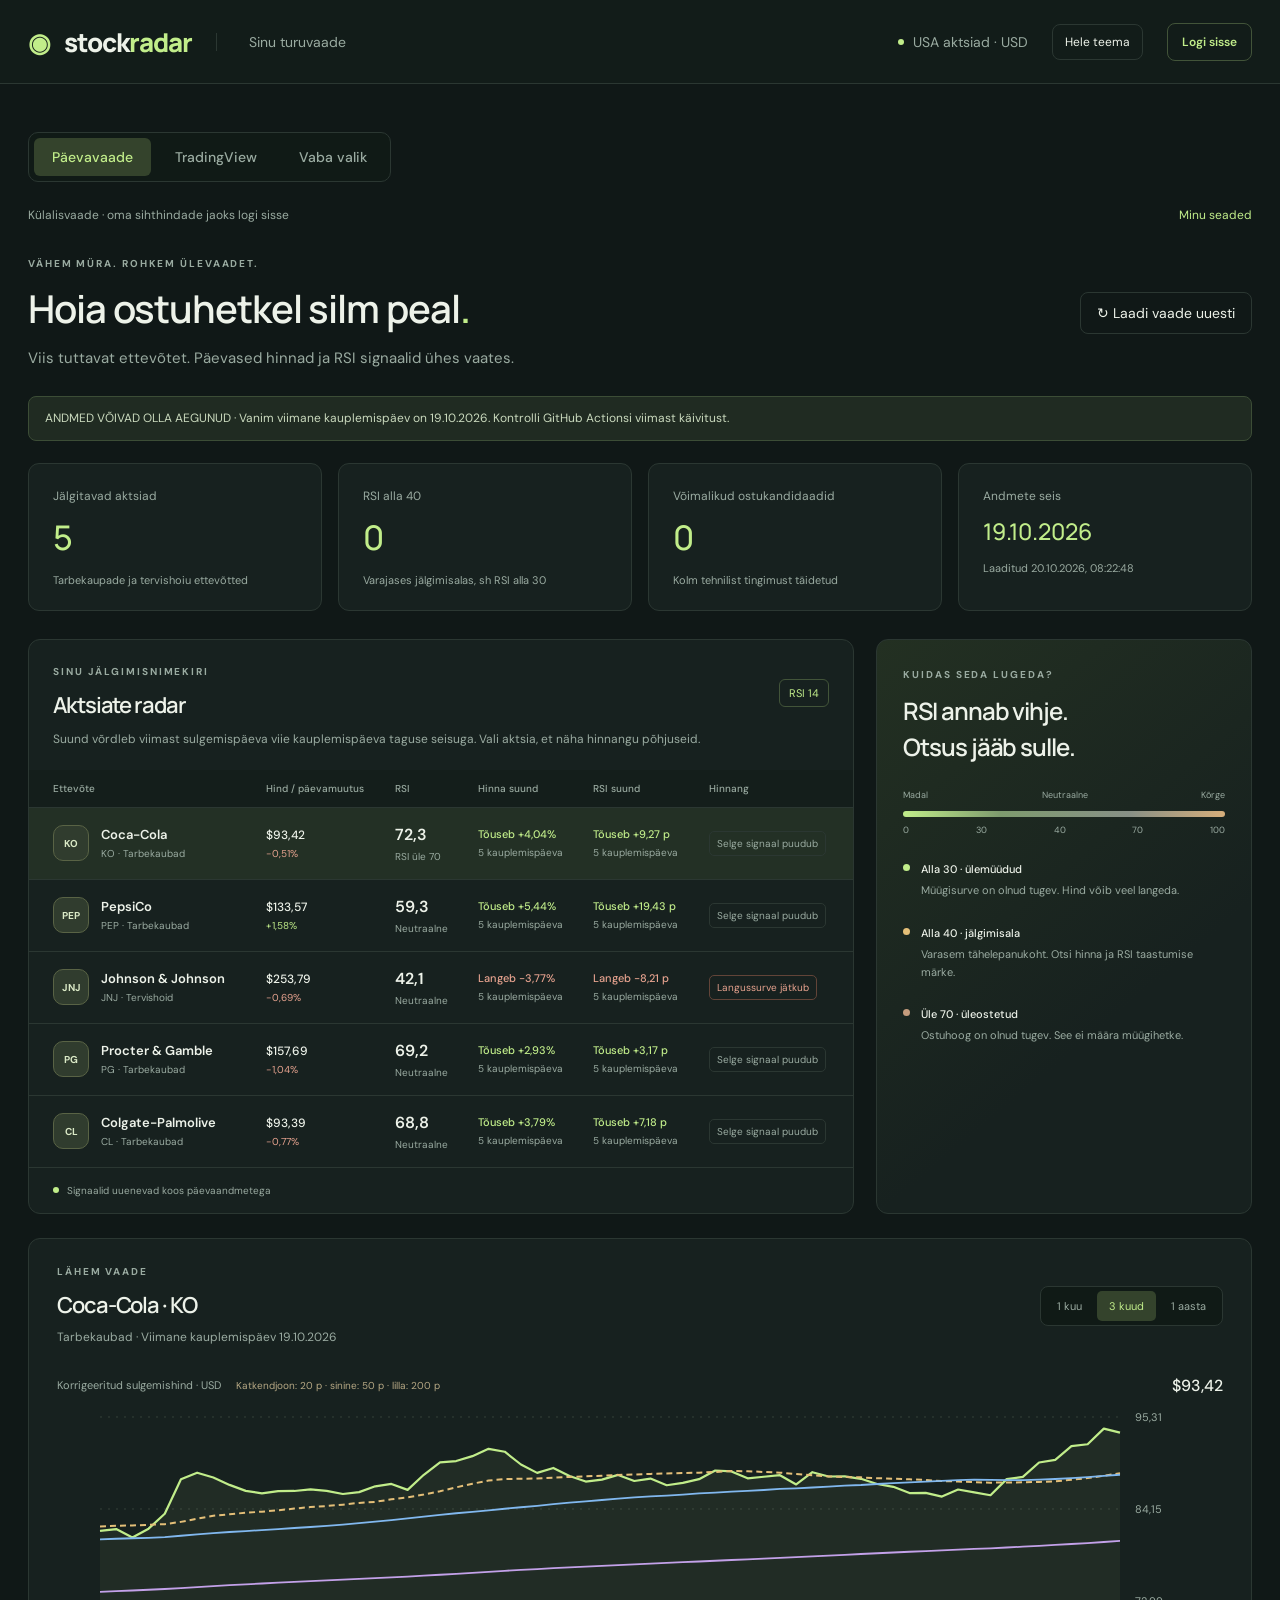
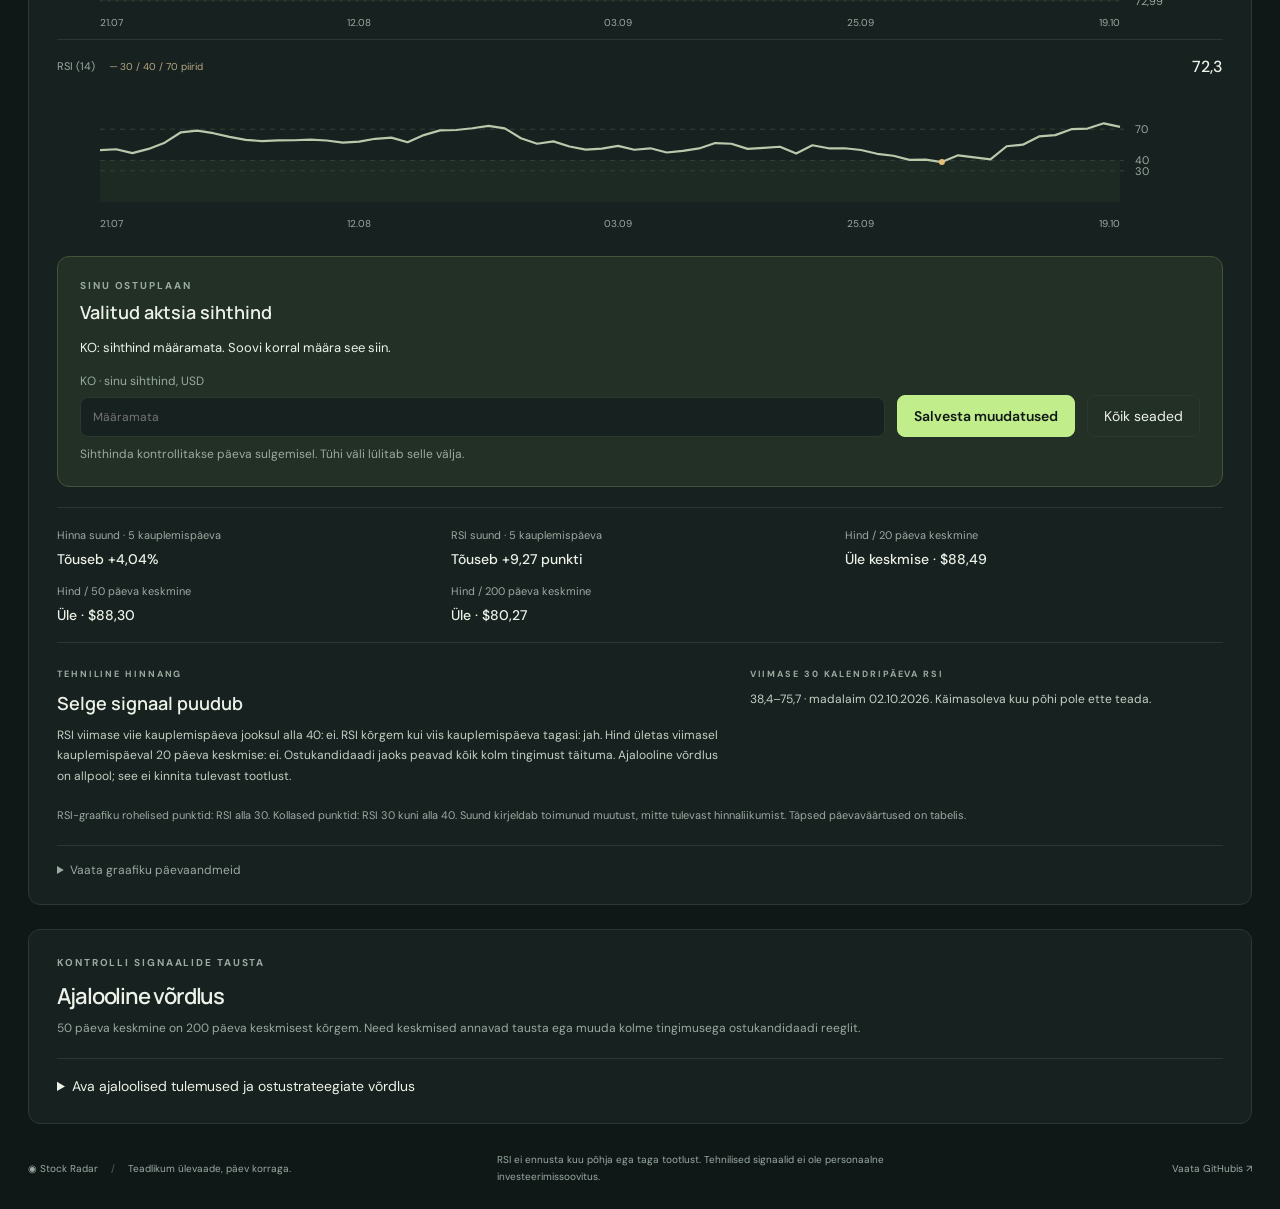
==== commit 468f99e6: "vaba aktsia valikutega lehe lisamine" ====
--- a/index.html
+++ b/index.html
@@ -43,6 +43,7 @@
     <nav class="view-tabs" aria-label="Vaate valik">
       <a href="./" aria-current="page">Päevavaade</a>
       <a href="tradingview.html">TradingView</a>
+      <a href="explorer.html">Vaba valik</a>
     </nav>
     <div class="profile-context"><span id="profile-context">Külalisvaade · oma sihthindade jaoks logi sisse</span><button id="open-settings" class="text-button" type="button">Logi sisse</button></div>
     <p id="profile-notice" class="notice" role="status" hidden></p>
--- a/styles.css
+++ b/styles.css
@@ -95,3 +95,11 @@
   .quick-target-form{align-items:stretch}.quick-target-form label{flex-basis:100%}.quick-target-form button{flex:1}
   .settings-actions{bottom:-20px}.settings-actions button{flex:1;white-space:normal}
 }
+.custom-stock-form{display:grid;grid-template-columns:1.2fr 1.2fr auto;gap:12px;align-items:end;padding:0 24px 16px}
+.custom-stock-form label{display:flex;flex-direction:column;gap:8px;font-size:12px;color:var(--muted)}
+.custom-stock-form input{width:100%;min-width:0;padding:11px 12px;border:1px solid var(--line);border-radius:8px;background:var(--bg);color:var(--text);font:inherit}
+.custom-form-actions{display:flex;gap:8px}
+.custom-feedback{margin:0 24px 16px}
+.small-button{padding:7px 12px;font-size:11px;border-radius:6px}
+@media(max-width:750px){.custom-stock-form{grid-template-columns:1fr;padding:0 18px 16px}.custom-form-actions button{width:100%}.custom-feedback{margin:0 18px 14px}
+}
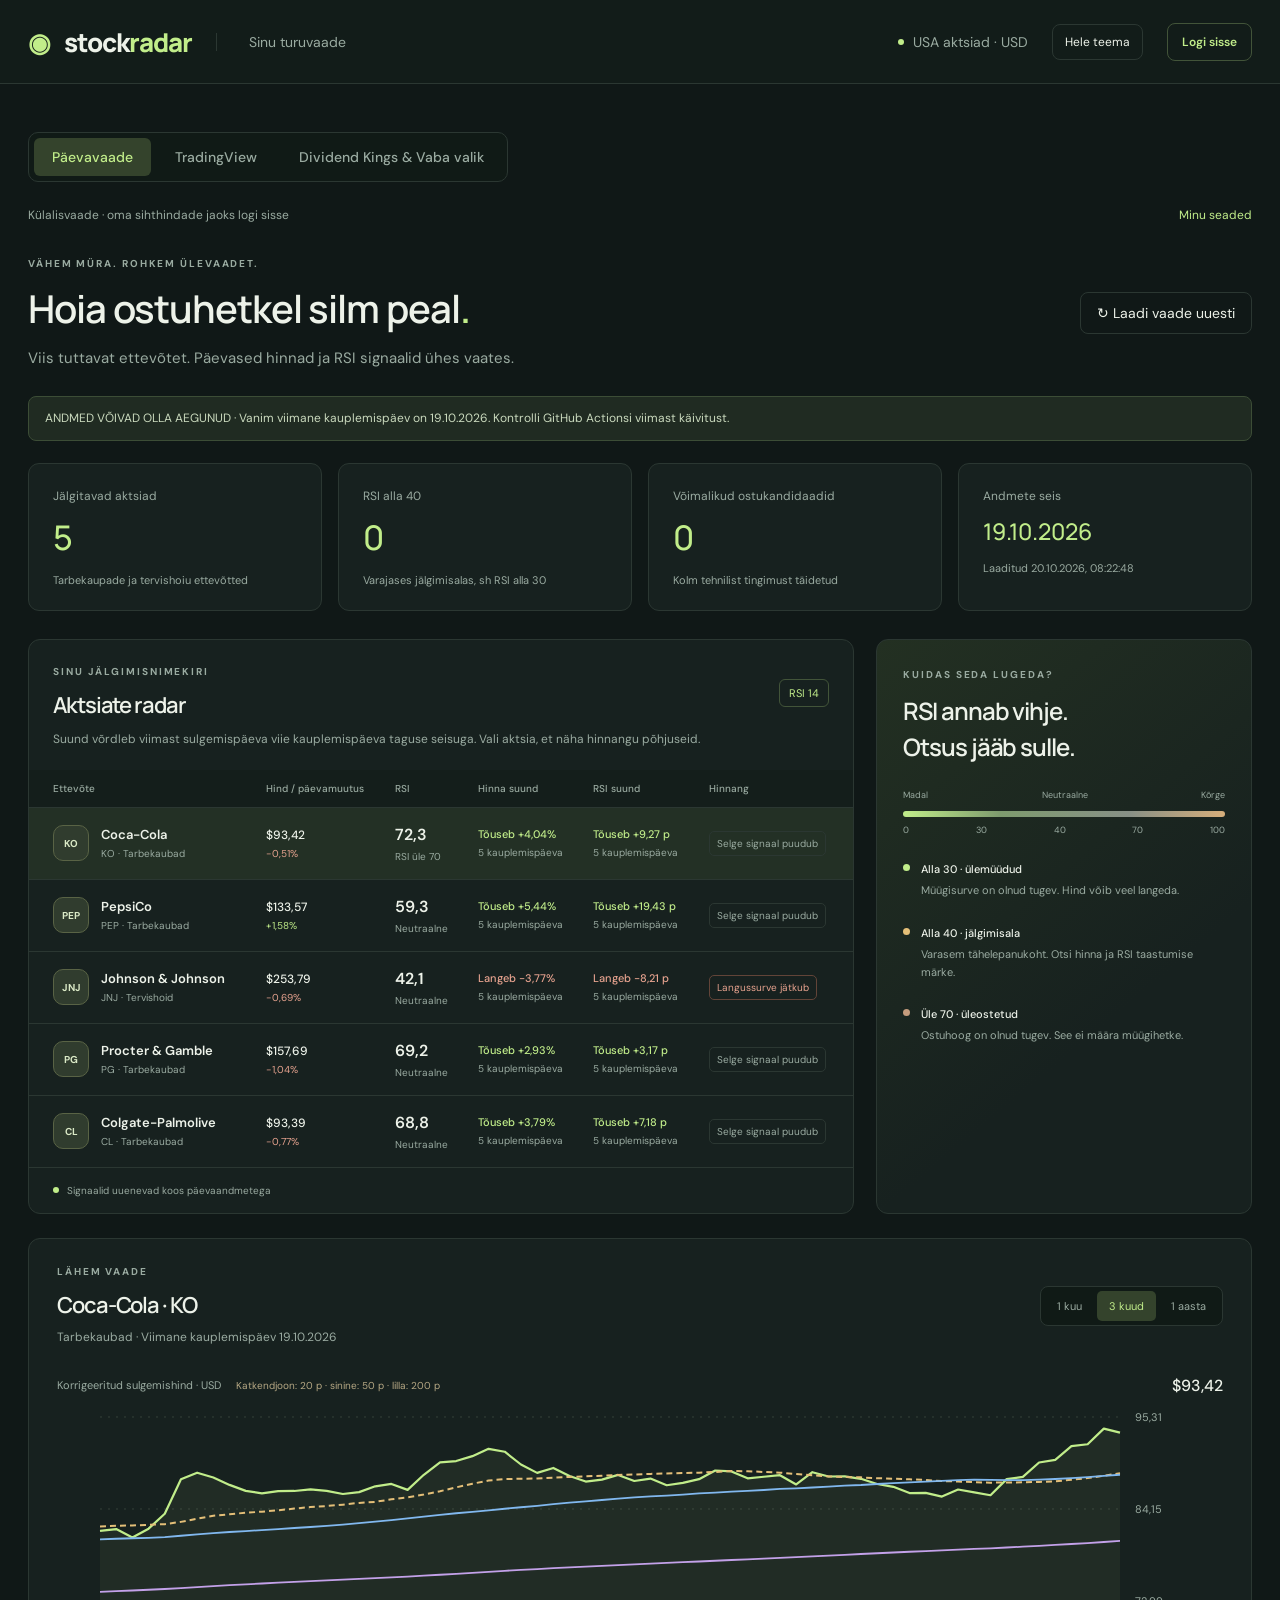
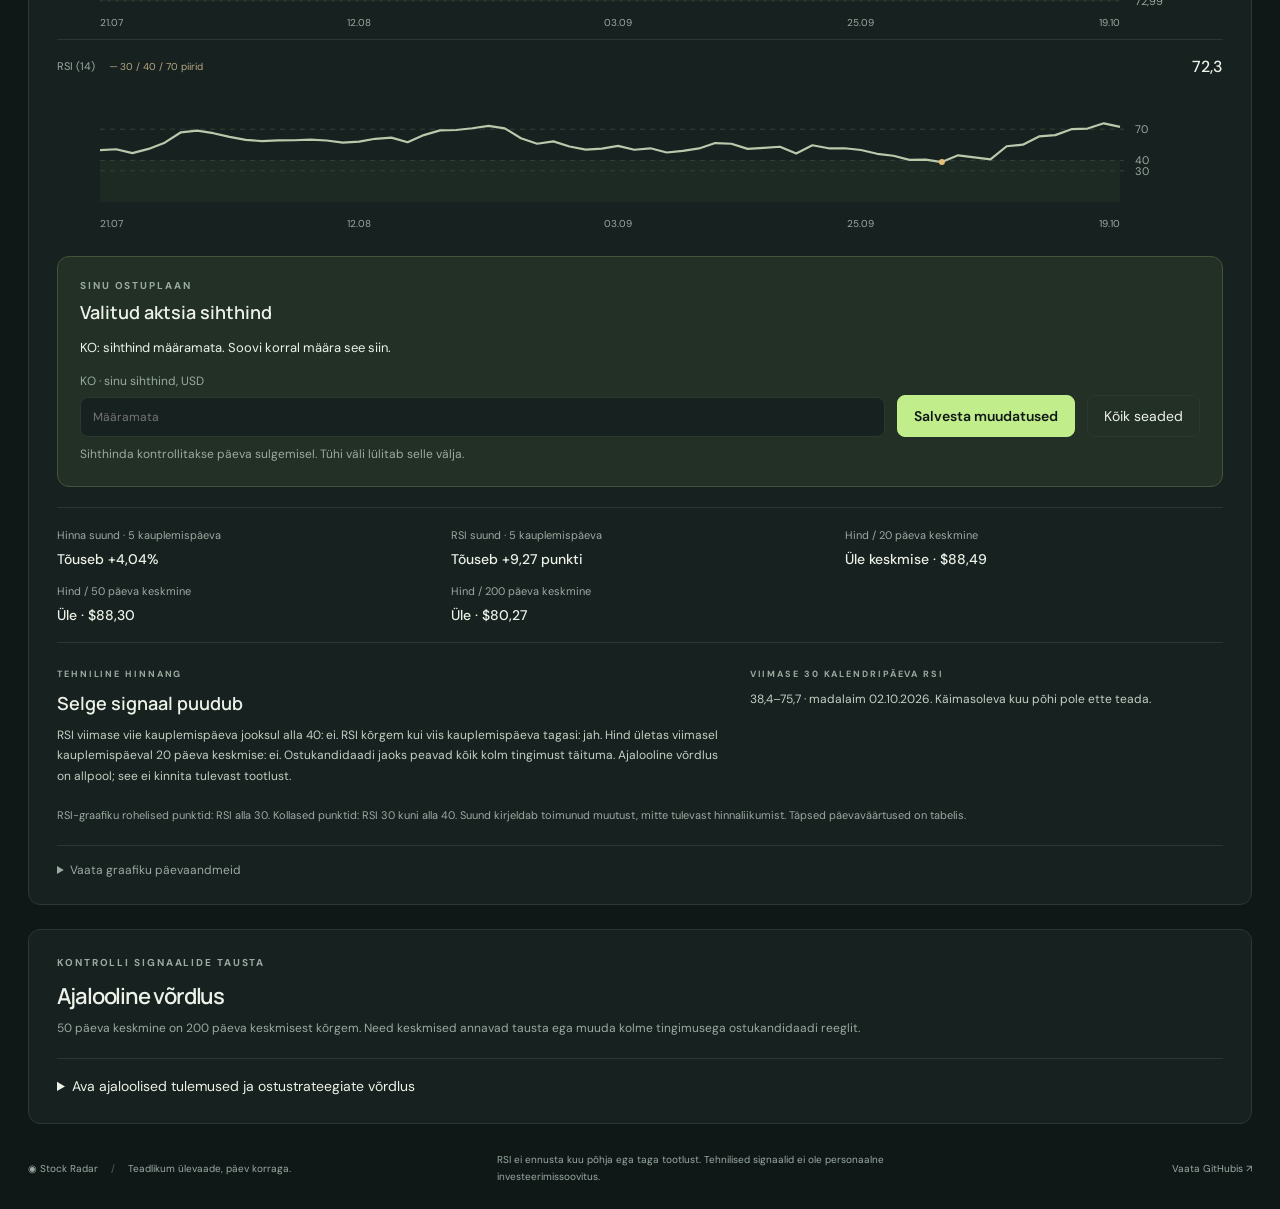
==== commit 23d9c6e2: "lisatud dividendi kuningad" ====
--- a/index.html
+++ b/index.html
@@ -43,7 +43,7 @@
     <nav class="view-tabs" aria-label="Vaate valik">
       <a href="./" aria-current="page">Päevavaade</a>
       <a href="tradingview.html">TradingView</a>
-      <a href="explorer.html">Vaba valik</a>
+      <a href="explorer.html">Dividend Kings &amp; Vaba valik</a>
     </nav>
     <div class="profile-context"><span id="profile-context">Külalisvaade · oma sihthindade jaoks logi sisse</span><button id="open-settings" class="text-button" type="button">Logi sisse</button></div>
     <p id="profile-notice" class="notice" role="status" hidden></p>
--- a/styles.css
+++ b/styles.css
@@ -101,5 +101,17 @@
 .custom-form-actions{display:flex;gap:8px}
 .custom-feedback{margin:0 24px 16px}
 .small-button{padding:7px 12px;font-size:11px;border-radius:6px}
+.heading-actions,.detail-controls-group{display:flex;flex-wrap:wrap;gap:10px;align-items:center}
+.worker-url-bar{display:flex;flex-wrap:wrap;gap:12px;align-items:flex-end;margin-bottom:22px;padding:14px 16px;border:1px solid var(--line);border-radius:8px;background:var(--panel)}
+.worker-url-bar label{flex:1;min-width:260px;display:flex;flex-direction:column;gap:6px;font-size:12px;color:var(--muted)}
+.worker-url-bar input{width:100%;padding:9px 12px;border:1px solid var(--line);border-radius:6px;background:var(--bg);color:var(--text);font:inherit}
+@keyframes flash-up{0%{background:var(--low-bg)}100%{background:transparent}}
+@keyframes flash-down{0%{background:var(--error-bg)}100%{background:transparent}}
+.tick-up{animation:flash-up 1.2s ease-out;border-radius:4px}
+.tick-down{animation:flash-down 1.2s ease-out;border-radius:4px}
+.list-toolbar{display:flex;flex-wrap:wrap;gap:10px;align-items:center}
+.kings-filter-bar{display:flex;flex-wrap:wrap;gap:12px;align-items:center;justify-content:space-between;padding:0 24px 16px}
+.kings-search{min-width:230px;padding:8px 12px;border:1px solid var(--line);border-radius:8px;background:var(--bg);color:var(--text);font:inherit;font-size:12px}
+.streak-badge{display:inline-block;padding:4px 8px;border-radius:6px;border:1px solid var(--pill-border);color:var(--green);font-size:11px;font-weight:600}
 @media(max-width:750px){.custom-stock-form{grid-template-columns:1fr;padding:0 18px 16px}.custom-form-actions button{width:100%}.custom-feedback{margin:0 18px 14px}
 }
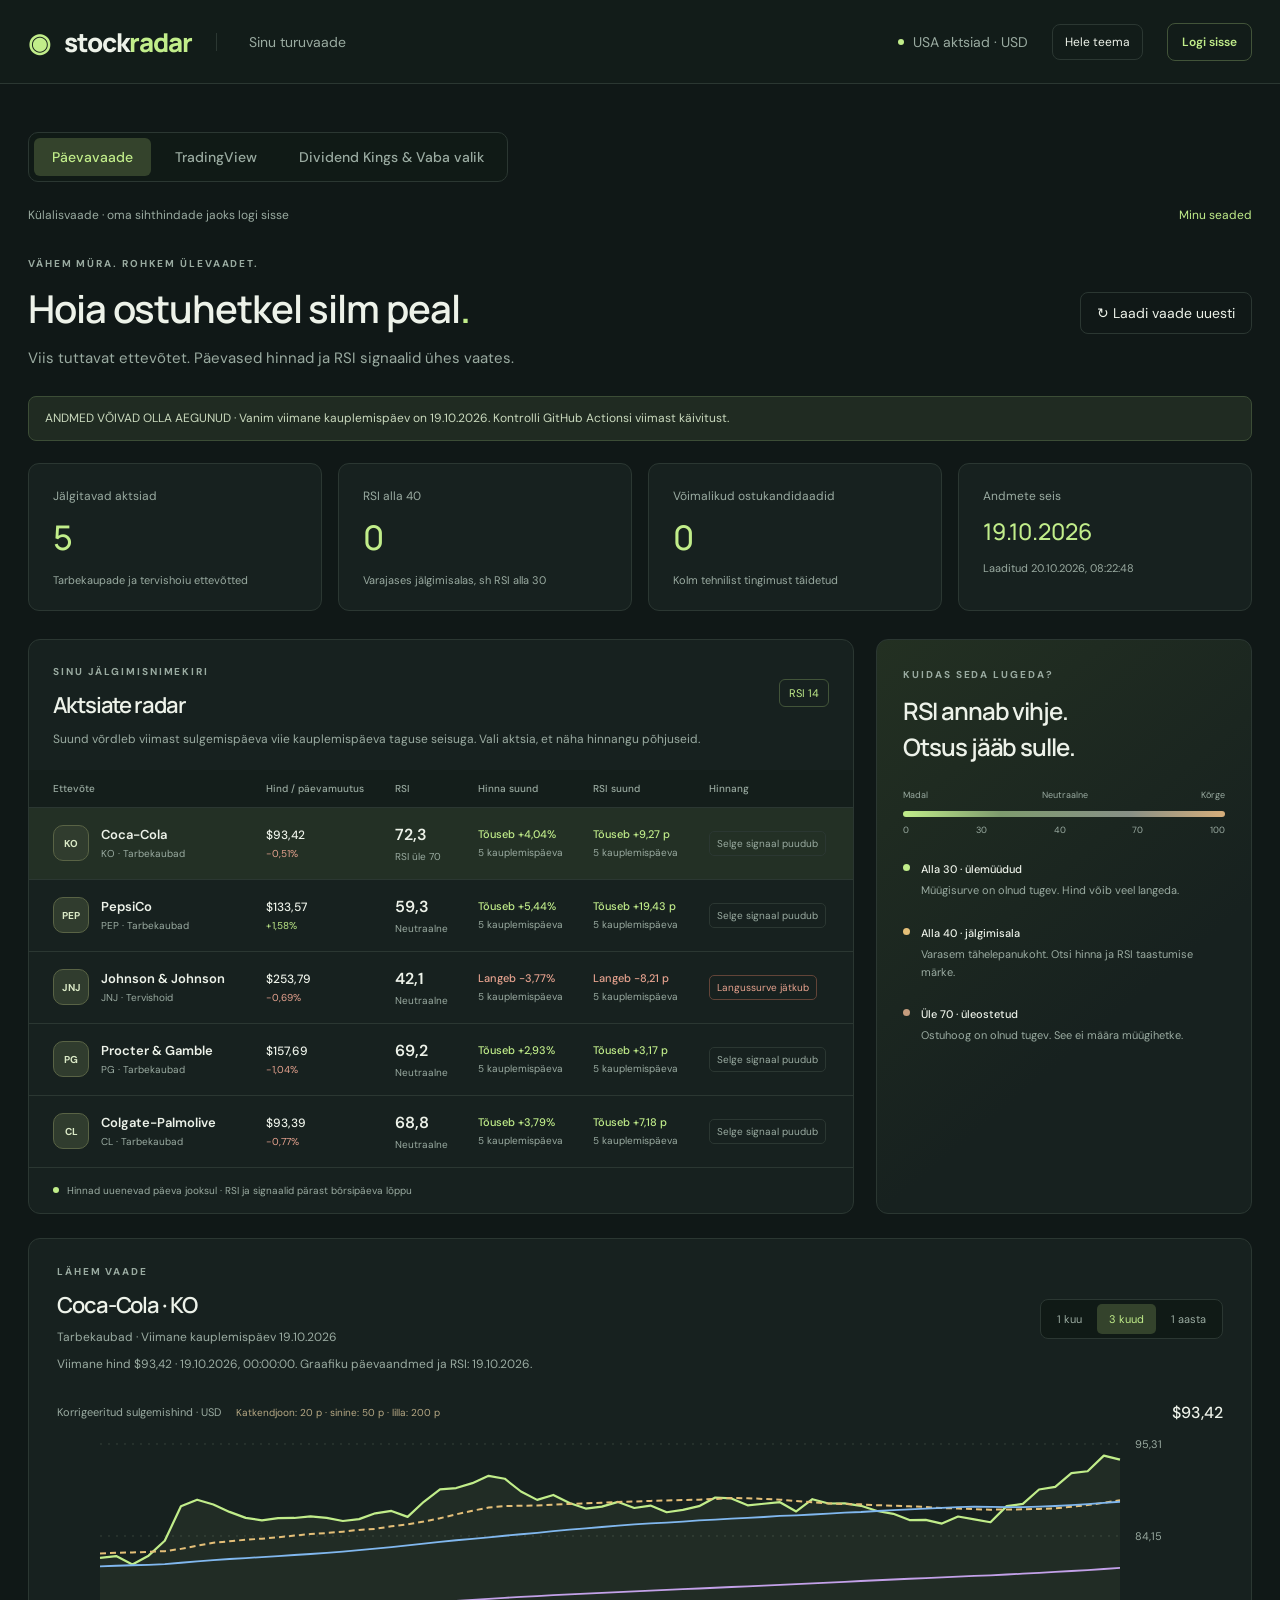
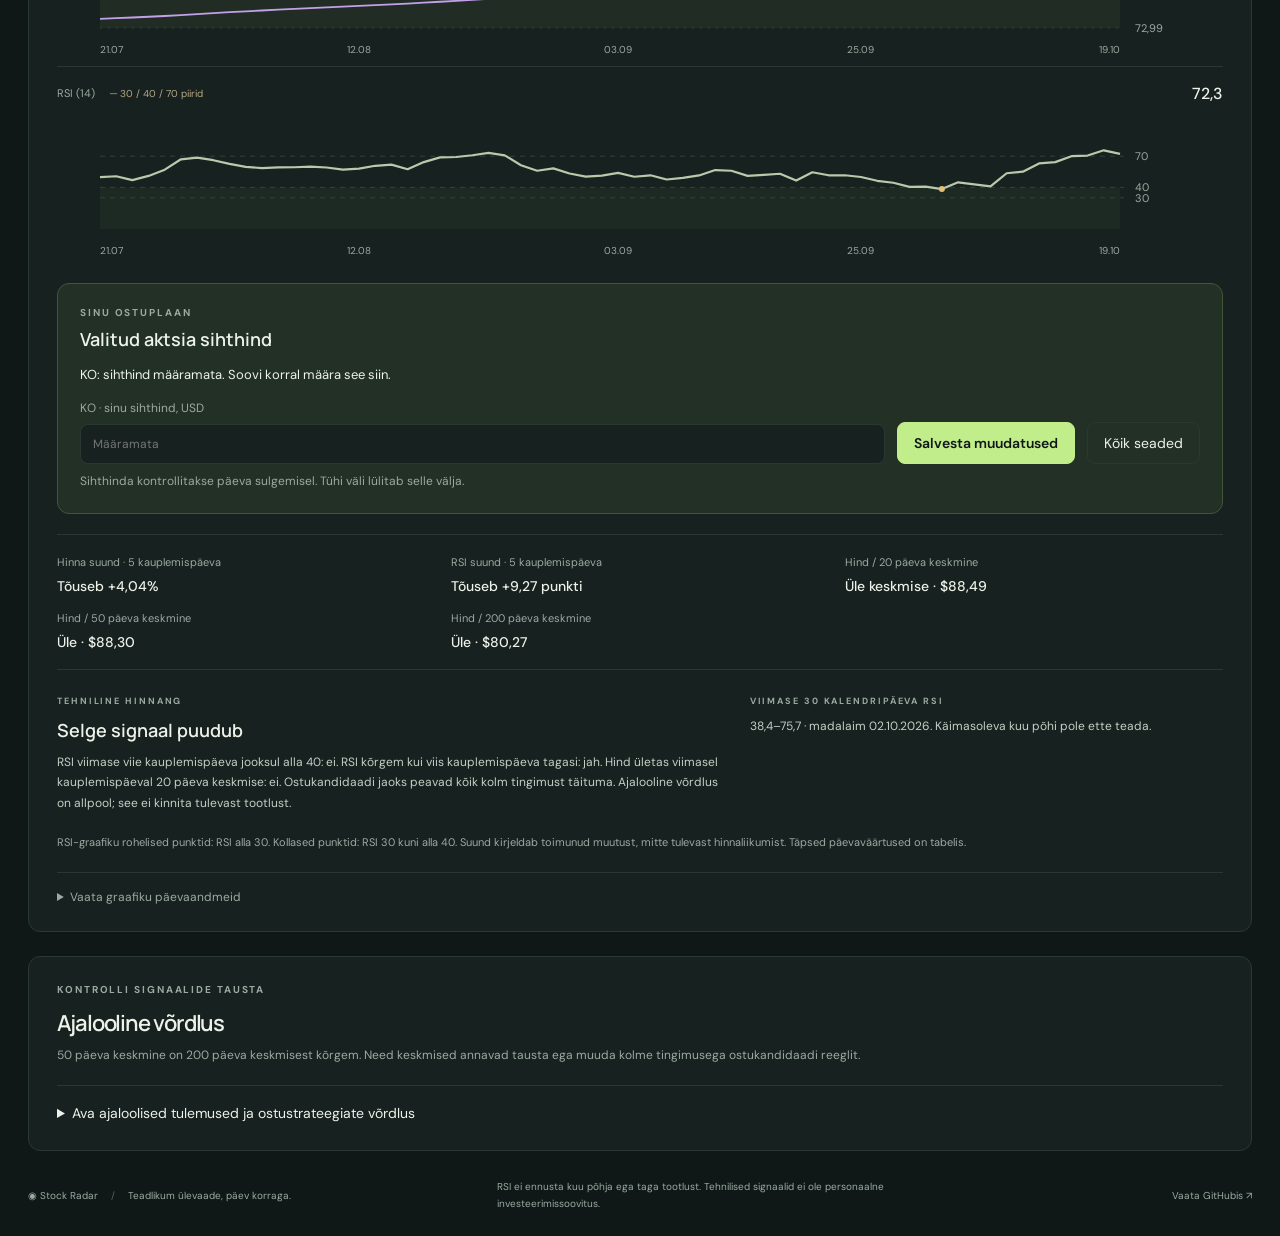
==== commit 3535a5d7: "värskendamise uuendus" ====
--- a/index.html
+++ b/index.html
@@ -17,6 +17,7 @@
       // The theme still works when browser storage is unavailable.
     }
   </script>
+  <link rel="icon" type="image/svg+xml" href="favicon.svg">
   <link rel="stylesheet" href="styles.css">
   <script src="analysis.js" defer></script>
   <script src="research.js" defer></script>
@@ -67,7 +68,7 @@
           <thead><tr><th>Ettevõte</th><th>Hind / päevamuutus</th><th>RSI</th><th>Hinna suund</th><th>RSI suund</th><th>Hinnang</th></tr></thead>
           <tbody id="stock-list"></tbody>
         </table></div>
-        <div class="table-footer"><span class="dot"></span> Signaalid uuenevad koos päevaandmetega</div>
+        <div class="table-footer"><span class="dot"></span> Hinnad uuenevad päeva jooksul · RSI ja signaalid pärast börsipäeva lõppu</div>
       </section>
       <aside class="panel insight">
         <p class="eyebrow">KUIDAS SEDA LUGEDA?</p><h2>RSI annab vihje.<br>Otsus jääb sulle.</h2>
@@ -79,7 +80,7 @@
       </aside>
     </div>
     <section id="detail" class="panel detail" aria-label="Valitud aktsia detailid">
-      <div class="detail-heading"><div><p class="eyebrow">LÄHEM VAADE</p><h2 id="detail-title">Vali aktsia</h2><p id="detail-subtitle" class="section-caption"></p></div>
+      <div class="detail-heading"><div><p class="eyebrow">LÄHEM VAADE</p><h2 id="detail-title">Vali aktsia</h2><p id="detail-subtitle" class="section-caption"></p><p id="latest-quote" class="section-caption"></p></div>
         <div id="ranges" class="range-controls" role="group" aria-label="Graafiku ajavahemik">
           <button data-days="30" aria-pressed="false">1 kuu</button><button data-days="90" aria-pressed="true" class="active">3 kuud</button><button data-days="365" aria-pressed="false">1 aasta</button>
         </div>
--- a/styles.css
+++ b/styles.css
@@ -110,6 +110,9 @@
 .tick-up{animation:flash-up 1.2s ease-out;border-radius:4px}
 .tick-down{animation:flash-down 1.2s ease-out;border-radius:4px}
 .list-toolbar{display:flex;flex-wrap:wrap;gap:10px;align-items:center}
+.stock-sort{display:flex;flex-wrap:wrap;align-items:center;gap:10px;margin:0 24px 16px;color:var(--muted);font-size:12px}
+.stock-sort select{max-width:100%;padding:9px 12px;border:1px solid var(--line);border-radius:8px;background:var(--bg);color:var(--text);font:inherit}
+.refresh-progress{margin:0 0 16px;overflow-wrap:anywhere}
 .kings-filter-bar{display:flex;flex-wrap:wrap;gap:12px;align-items:center;justify-content:space-between;padding:0 24px 16px}
 .kings-search{min-width:230px;padding:8px 12px;border:1px solid var(--line);border-radius:8px;background:var(--bg);color:var(--text);font:inherit;font-size:12px}
 .streak-badge{display:inline-block;padding:4px 8px;border-radius:6px;border:1px solid var(--pill-border);color:var(--green);font-size:11px;font-weight:600}
